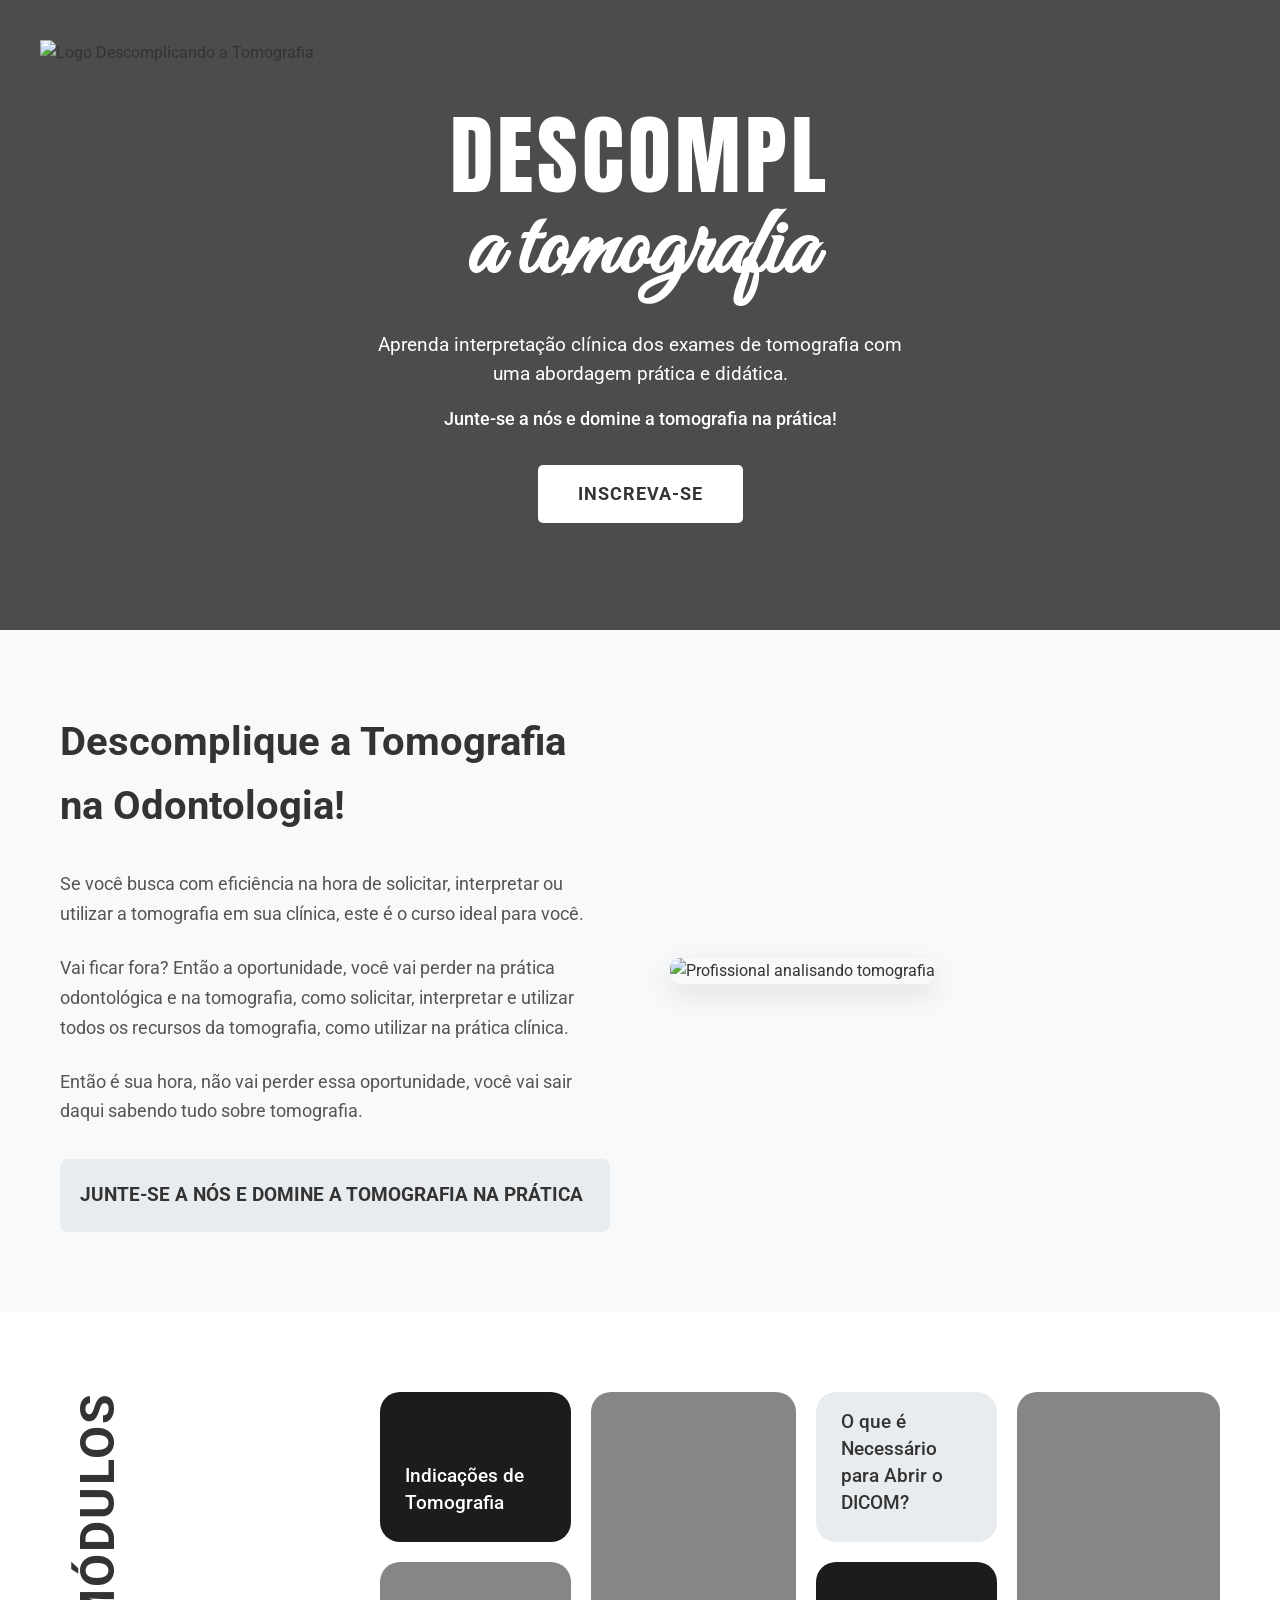
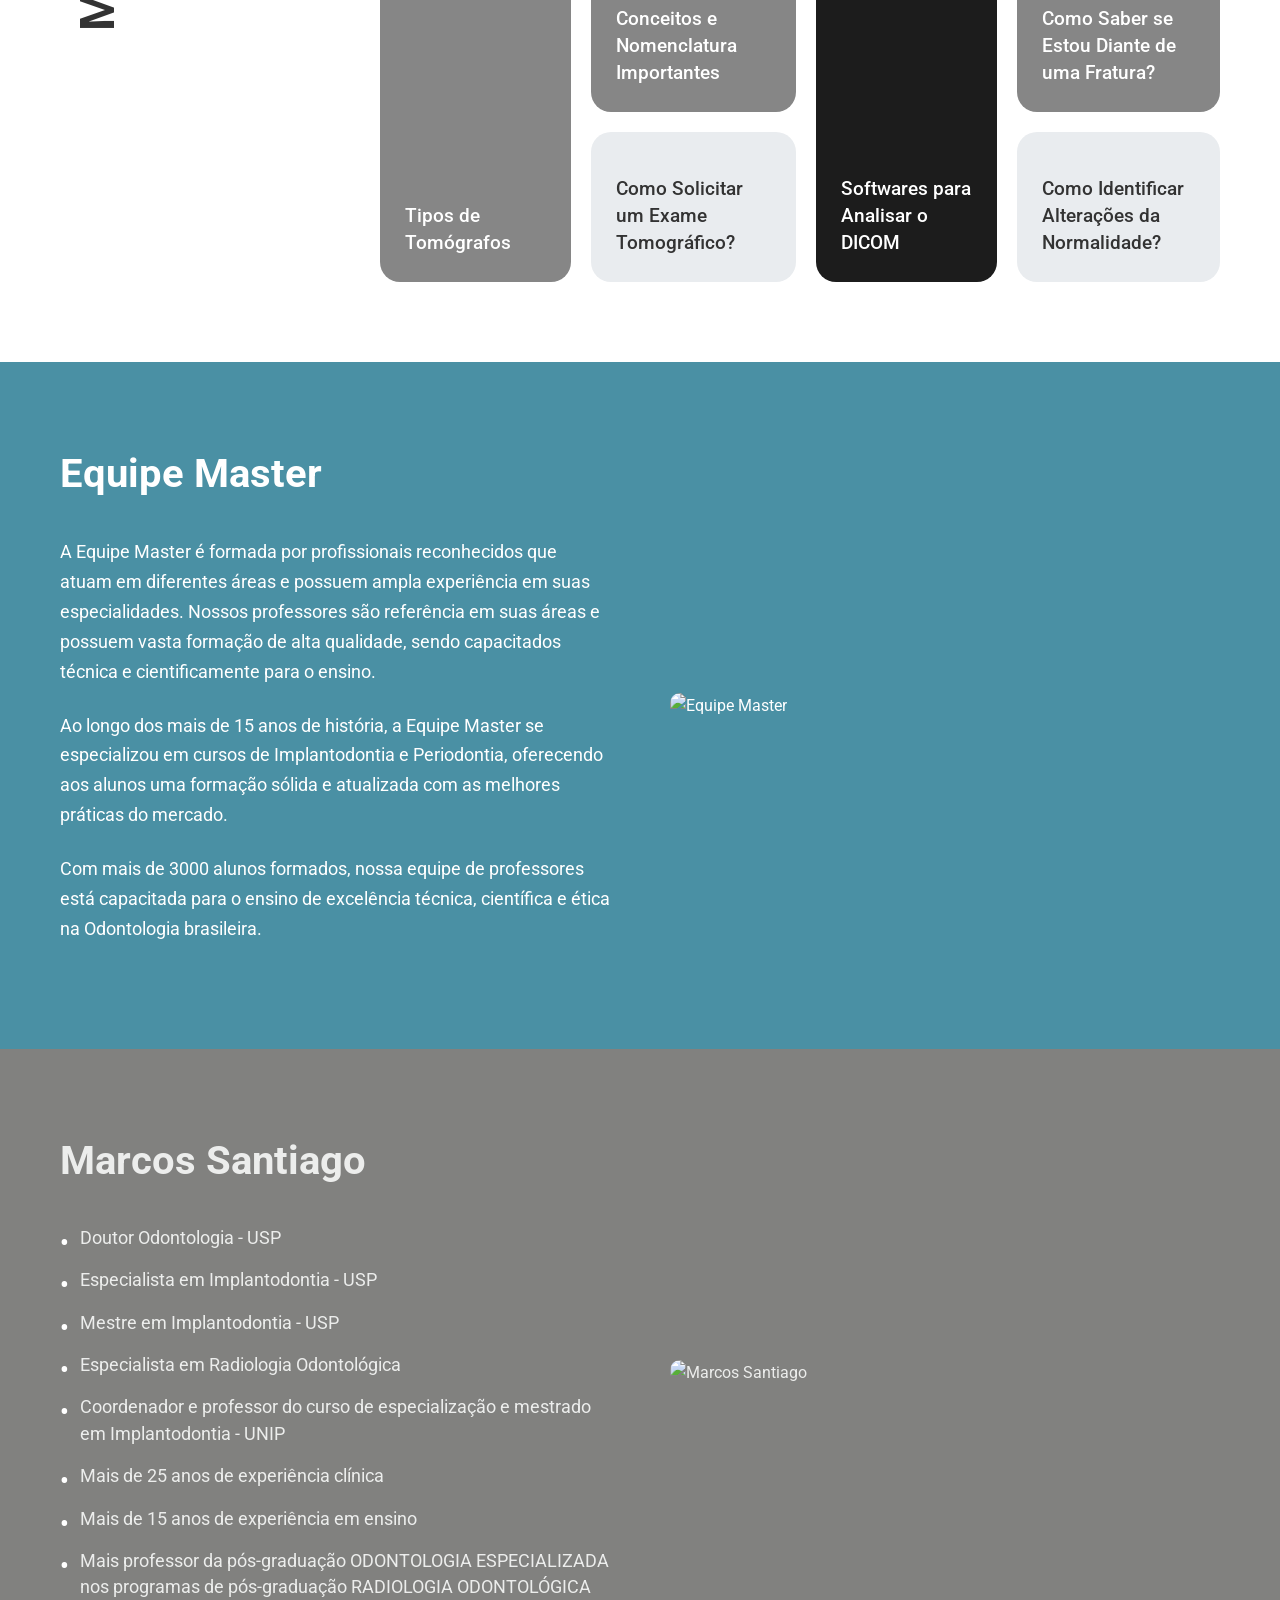
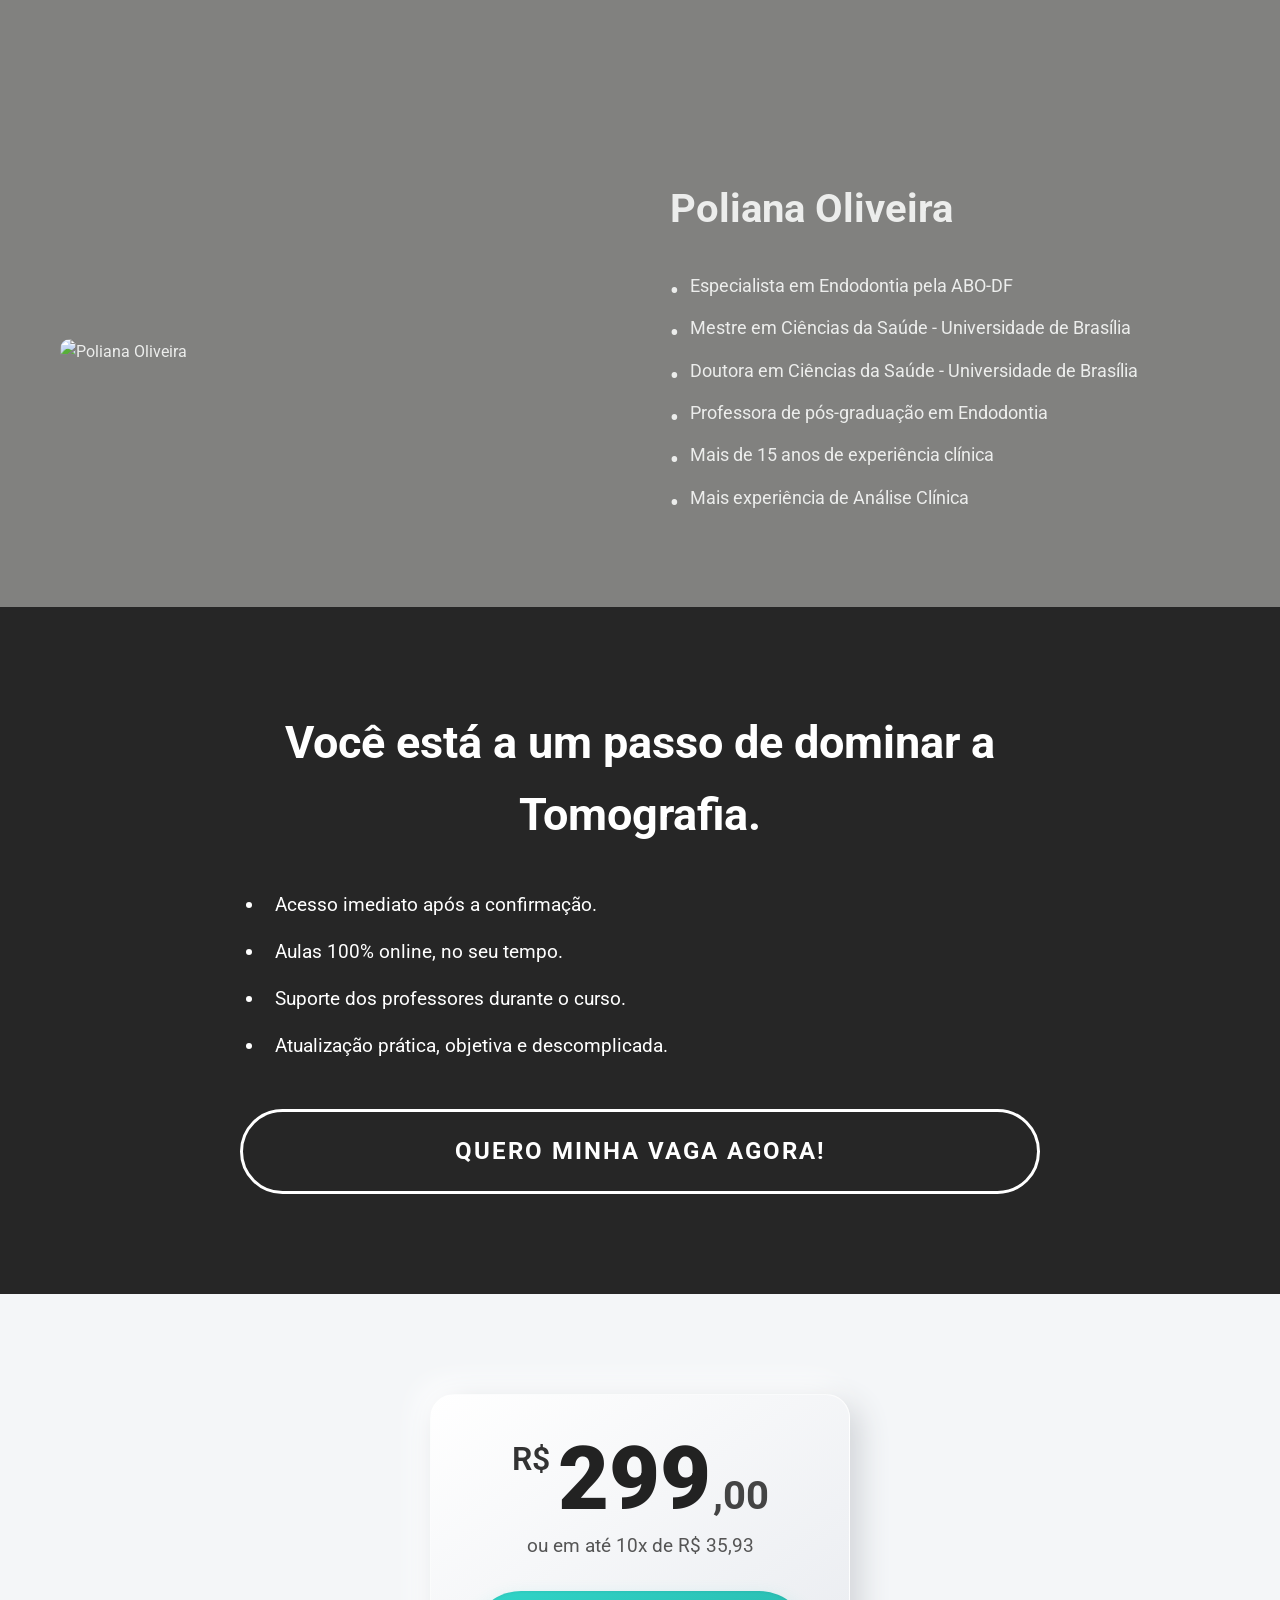
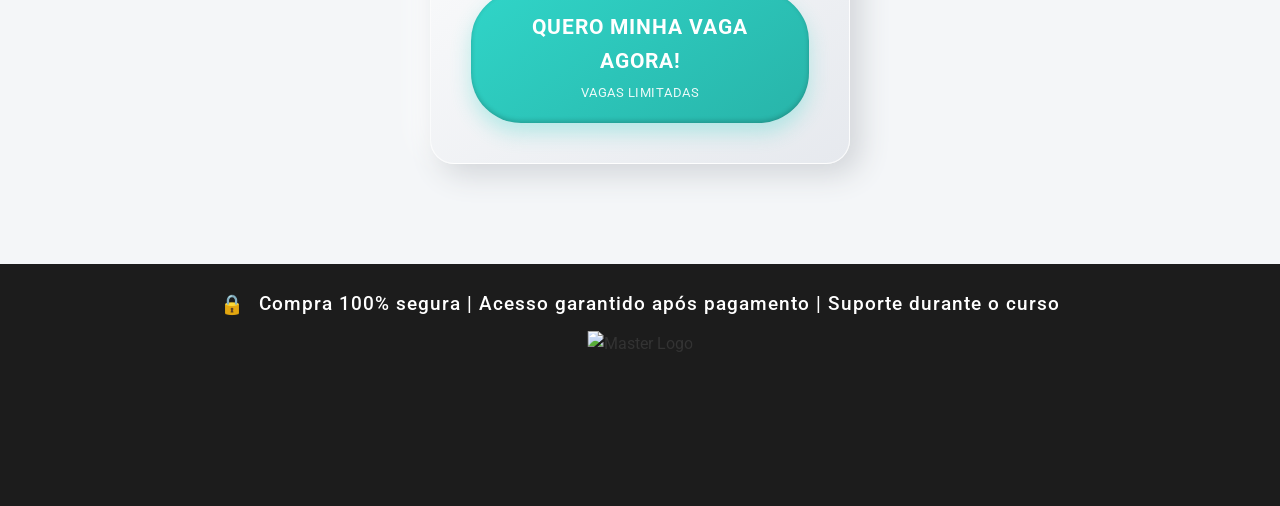
==== index.html @ a4cc2626 "Add files via upload" ====
<!DOCTYPE html>
<html lang="pt-BR">
<head>
    <meta charset="UTF-8">
    <meta name="viewport" content="width=device-width, initial-scale=1.0">
    <title>Descomplicando a Tomografia</title>
    
   <!-- Google Fonts -->
<link rel="preconnect" href="https://fonts.googleapis.com">
<link rel="preconnect" href="https://fonts.gstatic.com" crossorigin>
<link href="https://fonts.googleapis.com/css2?family=Anton&family=Great+Vibes&family=Roboto:wght@300;400;500;700;900&display=swap" rel="stylesheet">




    
    <!-- CSS -->
    <link rel="stylesheet" href="style.css">
</head>
<body>

    <!-- Nova Div para agrupar o conteúdo principal -->
    <div class="main-content">
        <!-- Logo no canto superior esquerdo -->
        <div class="logo">
            <img src="images/Logo.png" alt="Logo Descomplicando a Tomografia">
        </div>

        <!-- Hero Section -->
        <section class="hero">
            <div class="hero-background">
                <div class="container">
                    <div class="hero-content">
                        <h1 class="hero-title">Descomplicando</h1>
                        <h2 class="hero-subtitle"><span class="script-font">a Tomografia</span></h2>
                        <p class="hero-description">
                            Aprenda interpretação clínica dos exames de tomografia com<br>
                            uma abordagem prática e didática.
                        </p>
                        <p class="hero-text">
                            Junte-se a nós e domine a tomografia na prática!
                        </p>
                        <a href="https://pay.kiwify.com.br/iRhGklm" class="btn-primary">INSCREVA-SE</a>
                    </div>
                </div>
            </div>
        </section>

        <!-- About Section -->
        <section class="about">
            <div class="container">
                <div class="about-content">
                    <div class="about-text">
                        <h2>Descomplique a Tomografia na Odontologia!</h2>
                        <p>
                            Se você busca com eficiência na hora de solicitar, interpretar ou utilizar a 
                            tomografia em sua clínica, este é o curso ideal para você.
                        </p>
                        <p>
                            Vai ficar fora? Então a oportunidade, você vai perder na prática 
                            odontológica e na tomografia, como solicitar, interpretar e utilizar todos 
                            os recursos da tomografia, como utilizar na prática clínica.
                        </p>
                        <p>
                            Então é sua hora, não vai perder essa oportunidade, você vai sair daqui 
                            sabendo tudo sobre tomografia.
                        </p>
                        <div class="about-cta">
                            <p><strong>JUNTE-SE A NÓS E DOMINE A TOMOGRAFIA NA PRÁTICA</strong></p>
                        </div>
                    </div>
                    <div class="about-image">
                        <img src="images/homem-computador.JPG" alt="Profissional analisando tomografia">
                    </div>
                </div>
            </div>
        </section>

        <!-- Modules Section -->
        <section class="modules">
            <div class="container">
                <div class="modules-header">
                    <h2 class="modules-title">MÓDULOS</h2>
                </div>
                <div class="modules-grid">
                    <div class="module-card card-square dark" id="card1"><h3>Indicações de Tomografia</h3></div>
                    <div class="module-card card-tall medium" id="card2"><h3>Tipos de Tomógrafos</h3></div>
                    <div class="module-card card-square medium" id="card3"><h3>Conceitos e Nomenclatura Importantes</h3></div>
                    <div class="module-card card-square light" id="card4"><h3>Como Solicitar um Exame Tomográfico?</h3></div>
                    <div class="module-card card-square light" id="card5"><h3>O que é Necessário para Abrir o DICOM?</h3></div>
                    <div class="module-card card-tall dark" id="card6"><h3>Softwares para Analisar o DICOM</h3></div>
                    <div class="module-card card-square medium" id="card7"><h3>Como Saber se Estou Diante de uma Fratura?</h3></div>
                    <div class="module-card card-square light" id="card8"><h3>Como Identificar Alterações da Normalidade?</h3></div>
                </div>
            </div>
        </section>

        <!-- Team Section -->
        <section class="team">
            <div class="container">
                <div class="team-content">
                    <div class="team-text">
                        <h2>Equipe Master</h2>
                        <p>A Equipe Master é formada por profissionais reconhecidos que atuam em diferentes áreas e possuem ampla experiência em suas especialidades. Nossos professores são referência em suas áreas e possuem vasta formação de alta qualidade, sendo capacitados técnica e cientificamente para o ensino.</p>
                        <p>Ao longo dos mais de 15 anos de história, a Equipe Master se especializou em cursos de Implantodontia e Periodontia, oferecendo aos alunos uma formação sólida e atualizada com as melhores práticas do mercado.</p>
                        <p>Com mais de 3000 alunos formados, nossa equipe de professores está capacitada para o ensino de excelência técnica, científica e ética na Odontologia brasileira.</p>
                    </div>
                    <div class="team-image">
                        <img src="images/Profissionais.JPG" alt="Equipe Master">
                    </div>
                </div>
            </div>
        </section>

        <!-- Instructor 1 Section -->
        <section class="instructor instructor-1">
            <div class="container">
                <div class="instructor-content">
                    <div class="instructor-text">
                        <h2>Marcos Santiago</h2>
                        <ul>
                            <li>Doutor Odontologia - USP</li>
                            <li>Especialista em Implantodontia - USP</li>
                            <li>Mestre em Implantodontia - USP</li>
                            <li>Especialista em Radiologia Odontológica</li>
                            <li>Coordenador e professor do curso de especialização e mestrado em Implantodontia - UNIP</li>
                            <li>Mais de 25 anos de experiência clínica</li>
                            <li>Mais de 15 anos de experiência em ensino</li>
                            <li>Mais professor da pós-graduação ODONTOLOGIA ESPECIALIZADA nos programas de pós-graduação RADIOLOGIA ODONTOLÓGICA</li>
                        </ul>
                    </div>
                    <div class="instructor-image">
                        <img src="images/Profissional-homem.JPG" alt="Marcos Santiago">
                    </div>
                </div>
            </div>
        </section>

        <!-- Instructor 2 Section -->
        <section class="instructor instructor-2">
            <div class="container">
                <div class="instructor-content">
                    <div class="instructor-image">
                        <img src="images/Profissional-mulher.jpeg" alt="Poliana Oliveira">
                    </div>
                    <div class="instructor-text">
                        <h2>Poliana Oliveira</h2>
                        <ul>
                            <li>Especialista em Endodontia pela ABO-DF</li>
                            <li>Mestre em Ciências da Saúde - Universidade de Brasília</li>
                            <li>Doutora em Ciências da Saúde - Universidade de Brasília</li>
                            <li>Professora de pós-graduação em Endodontia</li>
                            <li>Mais de 15 anos de experiência clínica</li>
                            <li>Mais experiência de Análise Clínica</li>
                        </ul>
                    </div>
                </div>
            </div>
        </section>

        <!-- CTA Section -->
        <section class="cta">
            <div class="cta-background">
                <div class="container">
                    <div class="cta-content">
                        <h2>Você está a um passo de dominar a Tomografia.</h2>
                        <ul class="cta-benefits">
                            <li>Acesso imediato após a confirmação.</li>
                            <li>Aulas 100% online, no seu tempo.</li>
                            <li>Suporte dos professores durante o curso.</li>
                            <li>Atualização prática, objetiva e descomplicada.</li>
                        </ul>
                        <a href="https://pay.kiwify.com.br/iRhGklm" class="btn-cta">QUERO MINHA VAGA AGORA!</a>
                    </div>
                </div>
            </div>
        </section>
    </div> <!-- Fim da div .main-content -->

    <!-- Nova Div para agrupar todo o rodapé -->
    <div class="site-footer-wrapper">
        <!-- Final Offer Section (Price + Guarantee ) -->
        <section class="final-offer">
            <div class="price-section">
                <div class="container">
                    <div class="price-card">
                        <div class="price-value">
                            <div class="amount-container">
                                <span class="currency">R$</span>
                                <div class="main-price">
                                    <span class="value">299</span><span class="cents">,00</span>
                                </div>
                            </div>
                            <span class="installment">ou em até 10x de R$ 35,93</span>
                        </div>
                        <a href="https://pay.kiwify.com.br/iRhGklm" class="btn-price">
                            QUERO MINHA VAGA AGORA!
                            <span class="btn-subtitle">VAGAS LIMITADAS</span>
                        </a>
                    </div>
                </div>
            </div>
            <div class="guarantee-bar">
                <div class="container">
                    <p><span class="lock-icon">🔒</span> Compra 100% segura | Acesso garantido após pagamento | Suporte durante o curso</p>
                </div>
            </div>
        </section>

        <!-- Footer -->
        <footer class="footer">
            <div class="container">
                <img src="images/Logo.png" alt="Master Logo" class="footer-logo">
            </div>
        </footer>
    </div> <!-- Fim da div .site-footer-wrapper -->

    <!-- JavaScript -->
    <script src="script.js"></script>
</body>
</html>
---- style.css ----
/* Reset e configurações básicas */
* {
    margin: 0;
    padding: 0;
    box-sizing: border-box;
}

html, body {
    height: 100%; /* Garante que o html e o body possam ter 100% de altura */
}

body {
    font-family: 'Roboto', sans-serif;
    line-height: 1.6;
    color: #333;
    background-color: #fff;
    display: flex; /* Ativa o layout flexbox */
    flex-direction: column; /* Organiza os itens em coluna */
}

.main-content {
    flex: 1; /* Faz esta div se esticar e ocupar o espaço disponível */
}

.container {
    max-width: 1200px;
    margin: 0 auto;
    padding: 0 20px;
}

/* Estilo para o Logo posicionado no canto superior esquerdo */
.logo {
    position: absolute;
    top: 40px;
    left: 40px;
    z-index: 10;
}

.logo img {
    width: 250px;
    height: auto;
}

/* Hero Section */
.hero {
    position: relative;
    min-height: 70vh;
    display: flex;
    align-items: center;
    justify-content: center;
    text-align: center;
    color: white;
}

.hero-background {
    background: url('images/Tomografia.jpeg') center/cover;
    position: relative;
    width: 100%;
    min-height: 70vh;
    display: flex;
    align-items: center;
}

.hero-background::before {
    content: '';
    position: absolute;
    top: 0;
    left: 0;
    right: 0;
    bottom: 0;
    background: rgba(0, 0, 0, 0.7);
    z-index: 1;
}

.hero-content {
    position: relative;
    z-index: 2;
    max-width: 800px;
    margin: 0 auto;
}

.hero-title {
    font-family: 'Anton', sans-serif;
    font-size: 5.5rem;
    font-weight: 400;
    margin-bottom: 0;
    text-transform: uppercase;
    letter-spacing: 4px;
    line-height: 1.1;
   
}
.hero-subtitle .script-font {
    font-family:'Great Vibes', cursive;
    font-size: 6rem; /* Ajustei o tamanho para a nova fonte */
    font-weight: 700; /* Usando a versão em negrito para melhor visibilidade */
    letter-spacing: normal;
    margin-top: -10px; /* Pequeno ajuste para aproximar do título */
}

.hero-subtitle {
    font-family: 'Dancing Script', cursive;
    font-size: 4.5rem;
    font-weight: 400;
    margin-bottom: 2rem;
    text-transform: lowercase;
    letter-spacing: 2px;
    line-height: 1;
    -webkit-font-smoothing: antialiased;
    -moz-osx-font-smoothing: grayscale;
}

.hero-description {
    font-size: 1.2rem;
    margin-bottom: 1rem;
    line-height: 1.5;
}

.hero-text {
    font-size: 1.1rem;
    margin-bottom: 2rem;
    font-weight: 500;
}

.btn-primary {
    display: inline-block;
    background: #fff;
    color: #333;
    padding: 15px 40px;
    text-decoration: none;
    font-weight: 700;
    font-size: 1.1rem;
    border-radius: 5px;
    transition: all 0.3s ease;
    text-transform: uppercase;
    letter-spacing: 1px;
}

.btn-primary:hover {
    background: #f0f0f0;
    transform: translateY(-2px);
    box-shadow: 0 5px 15px rgba(0, 0, 0, 0.3);
}

/* About Section */
.about {
    padding: 80px 0;
    background: #f8f9fa;
}

.about-content {
    display: grid;
    grid-template-columns: 1fr 1fr;
    gap: 60px;
    align-items: center;
}

.about-text h2 {
    font-size: 2.5rem;
    margin-bottom: 2rem;
    color: #333;
    font-weight: 700;
}

.about-text p {
    font-size: 1.1rem;
    margin-bottom: 1.5rem;
    line-height: 1.7;
    color: #555;
}

.about-cta {
    margin-top: 2rem;
    padding: 20px;
    background: #e9ecef;
    border-radius: 8px;
}

.about-cta p {
    font-size: 1.2rem;
    color: #333;
    margin: 0;
}

.about-image img {
    width: 100%;
    height: auto;
    border-radius: 10px;
    box-shadow: 0 10px 30px rgba(0, 0, 0, 0.1);
}

/* Modules Section */
.modules {
    padding: 80px 0;
    background: #fff;
}

.modules .container {
    display: grid;
    grid-template-columns: 1fr 3fr;
    gap: 40px;
    align-items: start;
}

.modules-header {
    position: sticky;
    top: 80px;
}

.modules-title {
    font-size: 3rem;
    font-weight: 700;
    color: #333;
    text-transform: uppercase;
    letter-spacing: 2px;
    writing-mode: vertical-rl;
    transform: rotate(180deg);
    margin: 0;
    text-align: center;
}

.modules-grid {
    display: grid;
    gap: 20px;
    grid-template-areas:
        "card1 card3 card5 card7"
        "card2 card3 card6 card7"
        "card2 card4 card6 card8";
    grid-template-rows: repeat(3, 150px);
}

#card1 { grid-area: card1; }
#card2 { grid-area: card2; }
#card3 { grid-area: card3; }
#card4 { grid-area: card4; }
#card5 { grid-area: card5; }
#card6 { grid-area: card6; }
#card7 { grid-area: card7; }
#card8 { grid-area: card8; }

.module-card {
    padding: 25px;
    border-radius: 20px;
    transition: all 0.3s ease;
    cursor: pointer;
    display: flex;
    flex-direction: column;
    justify-content: flex-end;
    text-align: left;
}

.module-card:hover {
    transform: translateY(-8px) scale(1.03);
    box-shadow: 0 15px 30px rgba(0, 0, 0, 0.15);
}

.module-card.dark { background: #1c1c1c; color: white; }
.module-card.light { background: #e9ecef; color: #333; }
.module-card.medium { background: #868686; color: white; }

.module-card h3 {
    font-size: 1.2rem;
    font-weight: 500;
    line-height: 1.4;
}

/* Team Section */
.team {
    padding: 80px 0;
    background: #4a90a4;
    color: white;
}

.team-content {
    display: grid;
    grid-template-columns: 1fr 1fr;
    gap: 60px;
    align-items: center;
}

.team-text h2 {
    font-size: 2.5rem;
    margin-bottom: 2rem;
    font-weight: 700;
}

.team-text p {
    font-size: 1.1rem;
    margin-bottom: 1.5rem;
    line-height: 1.7;
}

.team-image img {
    width: 100%;
    height: auto;
    border-radius: 10px;
}

/* Instructor Sections */
.instructor { padding: 80px 0; }
.instructor-1 { background: #81817f; color: #ecedec; }
.instructor-2 { background: #81817f; color: #ecedec; }

.instructor-content {
    display: grid;
    grid-template-columns: 1fr 1fr;
    gap: 60px;
    align-items: center;
}

.instructor-text h2 {
    font-size: 2.5rem;
    margin-bottom: 2rem;
    font-weight: 700;
}

.instructor-text ul { list-style: none; }
.instructor-text li {
    font-size: 1.1rem;
    margin-bottom: 1rem;
    padding-left: 20px;
    position: relative;
    line-height: 1.5;
}

.instructor-text li::before {
    content: '•';
    position: absolute;
    left: 0;
    color: #ecedec;
    font-weight: bold;
    font-size: 1.5rem;
}

.instructor-1 .instructor-text li::before { color: #fff; }
.instructor-image img { width: 100%; height: auto; border-radius: 10px; }

/* CTA Section */
.cta {
    padding: 0; 
    position: relative;
}

.cta-background {
    background: url('images/Tomografia.jpeg') center/cover;
    position: relative;
    padding: 100px 0; 
}

.cta-background::before {
    content: '';
    position: absolute;
    top: 0; left: 0; right: 0; bottom: 0;
    background: rgba(0, 0, 0, 0.85);
    z-index: 1;
}

.cta-content {
    position: relative;
    z-index: 2;
    color: white;
    max-width: 800px;
    margin: 0 auto;
    text-align: left;
}

.cta-content h2 {
    font-size: 2.8rem;
    margin-bottom: 2.5rem;
    font-weight: 700;
    text-align: center;
}

.cta-benefits {
    list-style: disc;
    margin-bottom: 3rem;
    padding-left: 25px;
}

.cta-benefits li {
    font-size: 1.2rem;
    margin-bottom: 1rem;
    padding-left: 10px;
    position: relative;
}

.cta-benefits li::before { content: none; }

.btn-cta {
    display: block;
    background: transparent;
    color: white;
    padding: 20px 50px;
    text-decoration: none;
    font-weight: 700;
    font-size: 1.5rem;
    border-radius: 50px;
    transition: all 0.3s ease;
    text-transform: uppercase;
    letter-spacing: 2px;
    text-align: center;
    border: 3px solid white;
}

.btn-cta:hover {
    background: white;
    color: #1c1c1c;
    transform: translateY(-3px) scale(1.02);
    box-shadow: 0 10px 25px rgba(0, 0, 0, 0.3);
}

/* --- SEÇÃO FINAL (PREÇO + GARANTIA) --- */
.final-offer {
    background-color: #f4f6f8;
}

.price-section {
    padding: 100px 0;
    display: flex;
    justify-content: center;
    align-items: center;
}

.price-card {
    background: linear-gradient(145deg, #ffffff, #e6e9ee);
    border-radius: 24px;
    box-shadow: 10px 10px 30px #d1d4d8, -10px -10px 30px #ffffff;
    padding: 40px;
    text-align: center;
    width: 100%;
    max-width: 420px;
    border: 1px solid rgba(255, 255, 255, 0.8);
}

.price-value {
    margin-bottom: 30px;
}

.price-value .amount-container {
    display: flex;
    justify-content: center;
    align-items: flex-start;
    line-height: 1;
    margin: 0 auto;
    margin-bottom: 8px;
}

.price-value .currency {
    font-size: 2rem;
    font-weight: 600;
    color: #333;
    margin-right: 8px;
    margin-top: 8px;
}

.price-value .main-price {
    display: flex;
    align-items: baseline;
}

.price-value .value {
    font-size: 5.5rem;
    font-weight: 900;
    color: #222;
}

.price-value .cents {
    font-size: 2.5rem;
    font-weight: 700;
    color: #444;
    margin-left: 2px;
}

.price-value .installment {
    display: block;
    font-size: 1.2rem;
    color: #555;
    font-weight: 400;
}

.btn-price {
    display: inline-block;
    background: linear-gradient(145deg, #30d5c8, #28b4a9);
    color: white;
    padding: 20px 40px;
    text-decoration: none;
    font-weight: 700;
    font-size: 1.3rem;
    border-radius: 50px;
    transition: all 0.3s ease;
    text-transform: uppercase;
    letter-spacing: 1px;
    border: none;
    box-shadow: 0 10px 20px rgba(48, 213, 200, 0.3), inset 0 -2px 5px rgba(0,0,0,0.2);
    cursor: pointer;
}

.btn-price:hover {
    transform: translateY(-5px);
    box-shadow: 0 15px 25px rgba(48, 213, 200, 0.4), inset 0 -2px 5px rgba(0,0,0,0.2);
}

.btn-price .btn-subtitle {
    display: block;
    font-size: 0.8rem;
    font-weight: 400;
    margin-top: 5px;
    letter-spacing: 0.5px;
    opacity: 0.9;
}

.guarantee-bar {
    padding: 25px 0;
    background: #1c1c1c;
    color: white;
    text-align: center;
}

.guarantee-bar p {
    font-size: 1.2rem;
    font-weight: 500;
    margin: 0;
    letter-spacing: 1px;
}

.guarantee-bar .lock-icon {
    color: #f0c14b;
    margin-right: 8px;
    vertical-align: middle;
}

/* Footer */
.footer {
    padding-bottom: 40px; /* Apenas padding inferior */
    background: #1c1c1c; /* Mesma cor da barra de garantia */
    text-align: center;
    position: relative;
}

.footer .container {
    position: relative;
    height: 120px; /* Altura para conter a logo */
}

.footer-logo {
    height: 150px; /* Tamanho da logo */
    width: auto;
    opacity: 0.8;
    transition: opacity 0.3s ease;
    position: absolute;
    top: 50%;
    left: 50%;
    transform: translate(-50%, -50%);
}

.footer-logo:hover {
    opacity: 1;
}

/* Responsividade */
@media (max-width: 992px) {
    .modules .container {
        grid-template-columns: 1fr;
    }

    .modules-title {
        writing-mode: horizontal-tb;
        transform: none;
        text-align: center;
        margin-bottom: 3rem;
        font-size: 2.5rem;
    }

    .modules-grid {
        grid-template-areas:
            "card1 card3" "card2 card3" "card2 card5"
            "card4 card6" "card7 card6" "card7 card8";
        grid-template-columns: 1fr 1fr;
        grid-template-rows: repeat(6, 150px);
    }
}

@media (max-width: 768px) {
    .container { padding: 0 15px; }
    .logo { top: 20px; left: 20px; }
    .logo img { width: 180px; }
    .hero-title { font-size: 2.5rem; }
    .hero-subtitle { font-size: 2rem; }
    .hero-description, .hero-text { font-size: 1rem; }
    .about-content, .team-content, .instructor-content { grid-template-columns: 1fr; gap: 40px; }
    
    .modules-grid {
        grid-template-areas: "card1" "card2" "card3" "card4" "card5" "card6" "card7" "card8";
        grid-template-columns: 1fr;
        grid-template-rows: repeat(8, 200px);
    }

    .module-card { padding: 20px 15px; text-align: center; justify-content: center; }
    .module-card h3 { font-size: 1rem; }
    .modules-title, .team-text h2, .instructor-text h2, .about-text h2, .cta-content h2 { font-size: 2rem; }
    
    .btn-primary, .btn-cta, .btn-price { padding: 15px 30px; font-size: 1rem; }
    .price-section { padding: 60px 20px; }
    .guarantee-bar p { font-size: 1rem; }
}

@media (max-width: 480px) {
    .hero-title { font-size: 2rem; }
    .hero-subtitle { font-size: 1.5rem; }
    .modules-title, .team-text h2, .instructor-text h2, .about-text h2, .cta-content h2 { font-size: 1.8rem; }
    .price-value .value { font-size: 4rem; }
    .price-value .cents { font-size: 2rem; }
    .price-value .currency { font-size: 1.5rem; margin-top: 5px; }
}
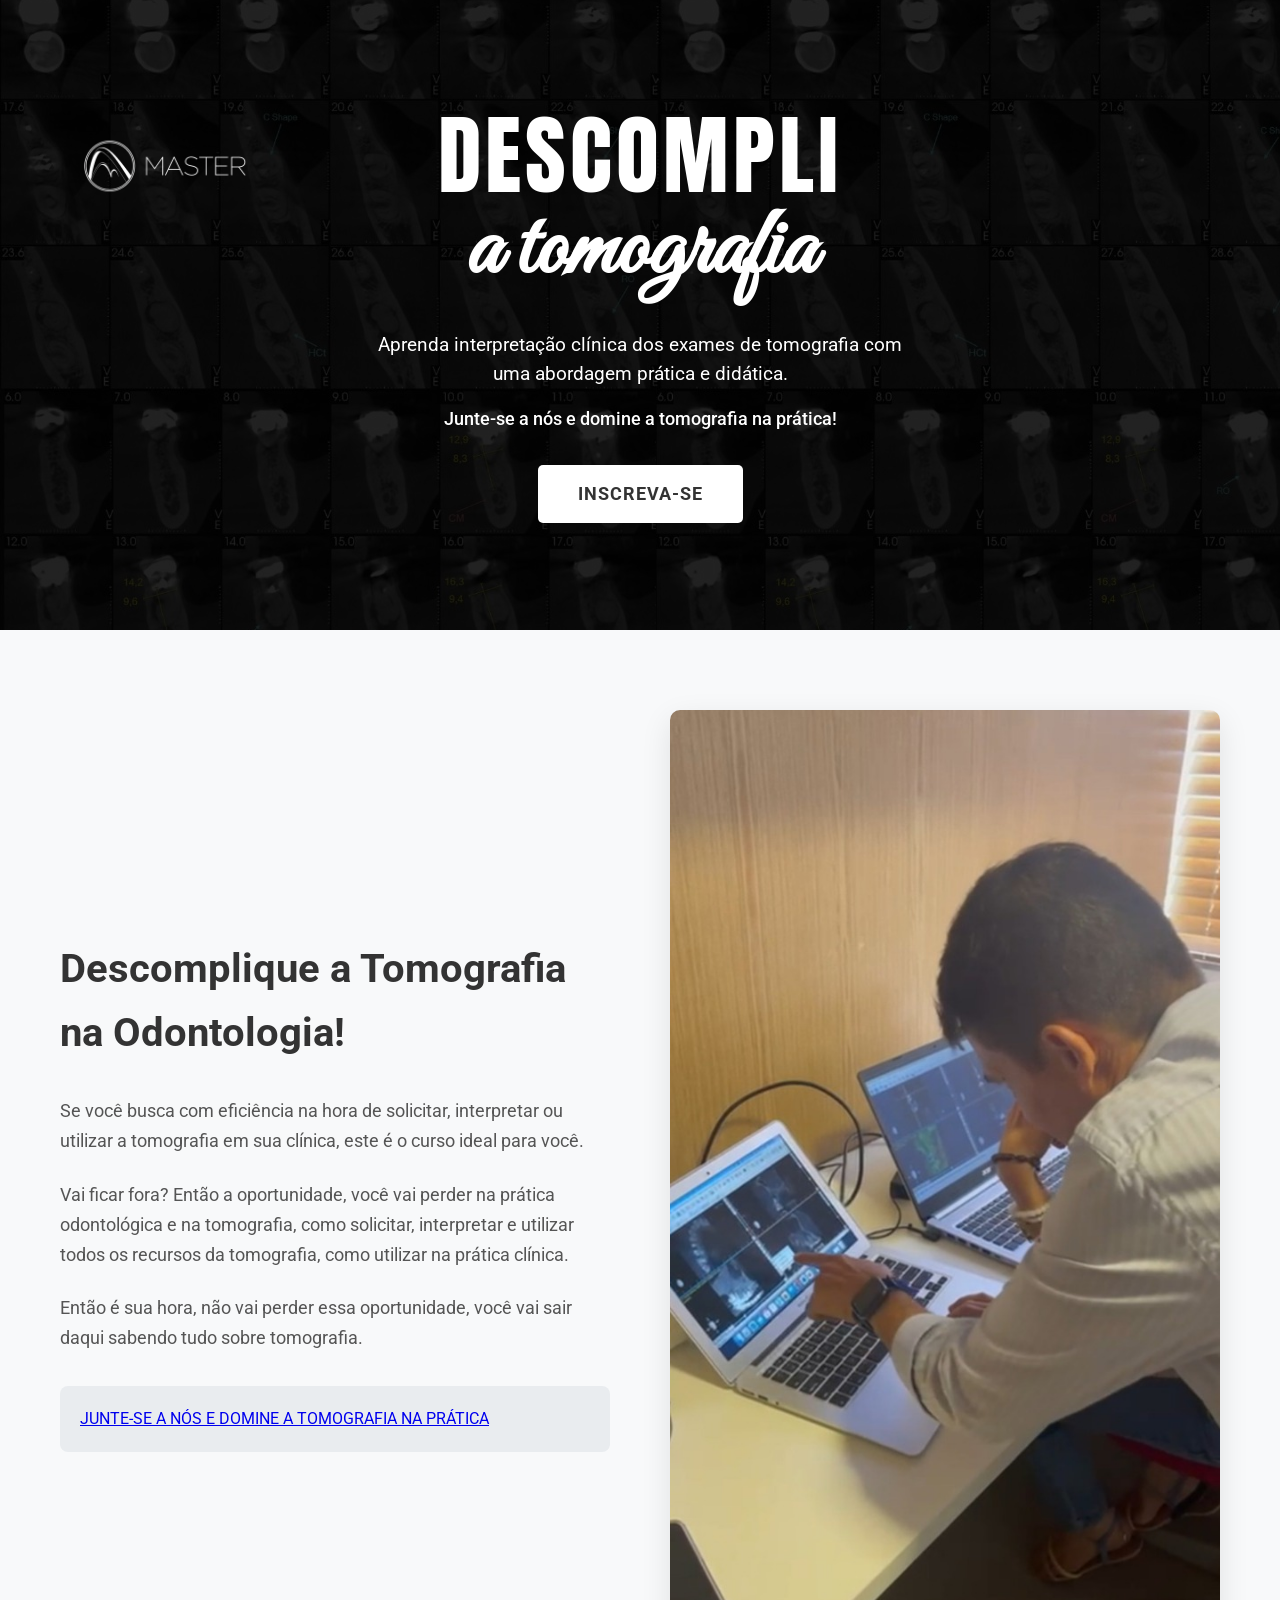
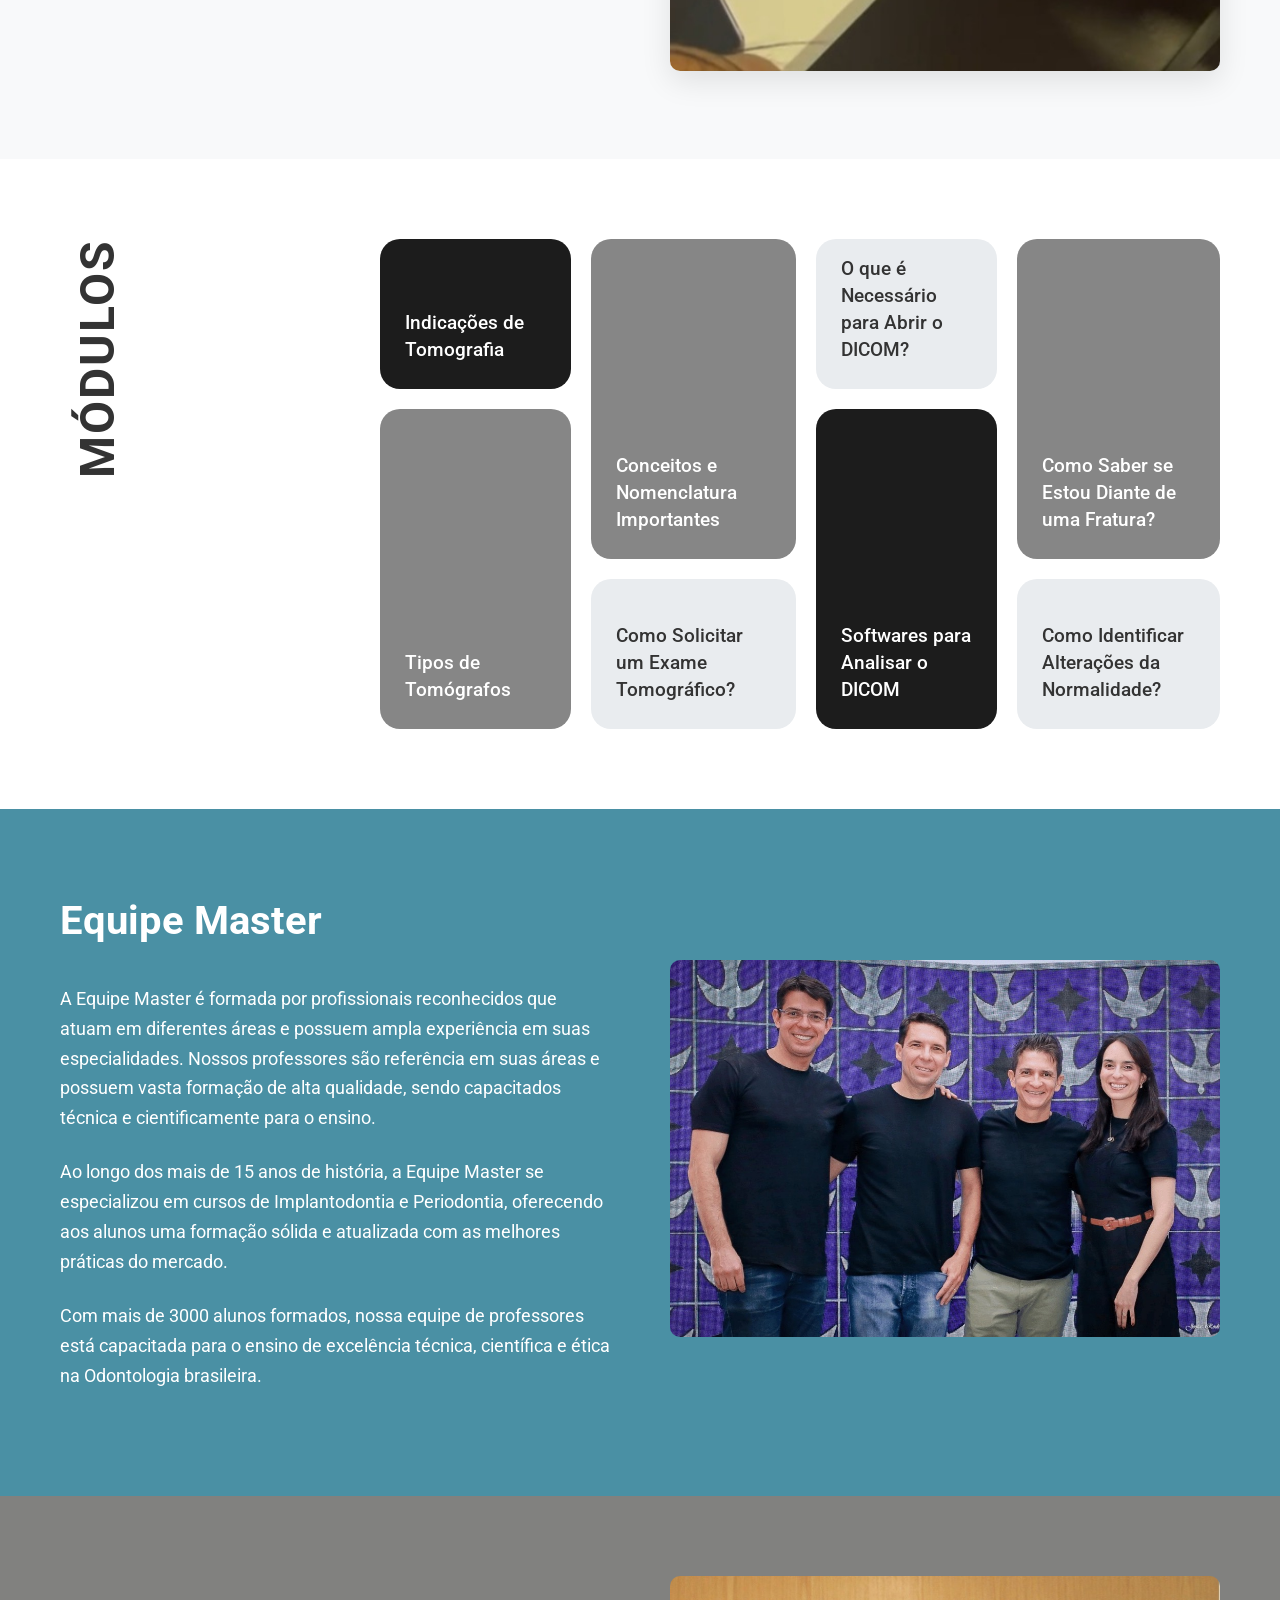
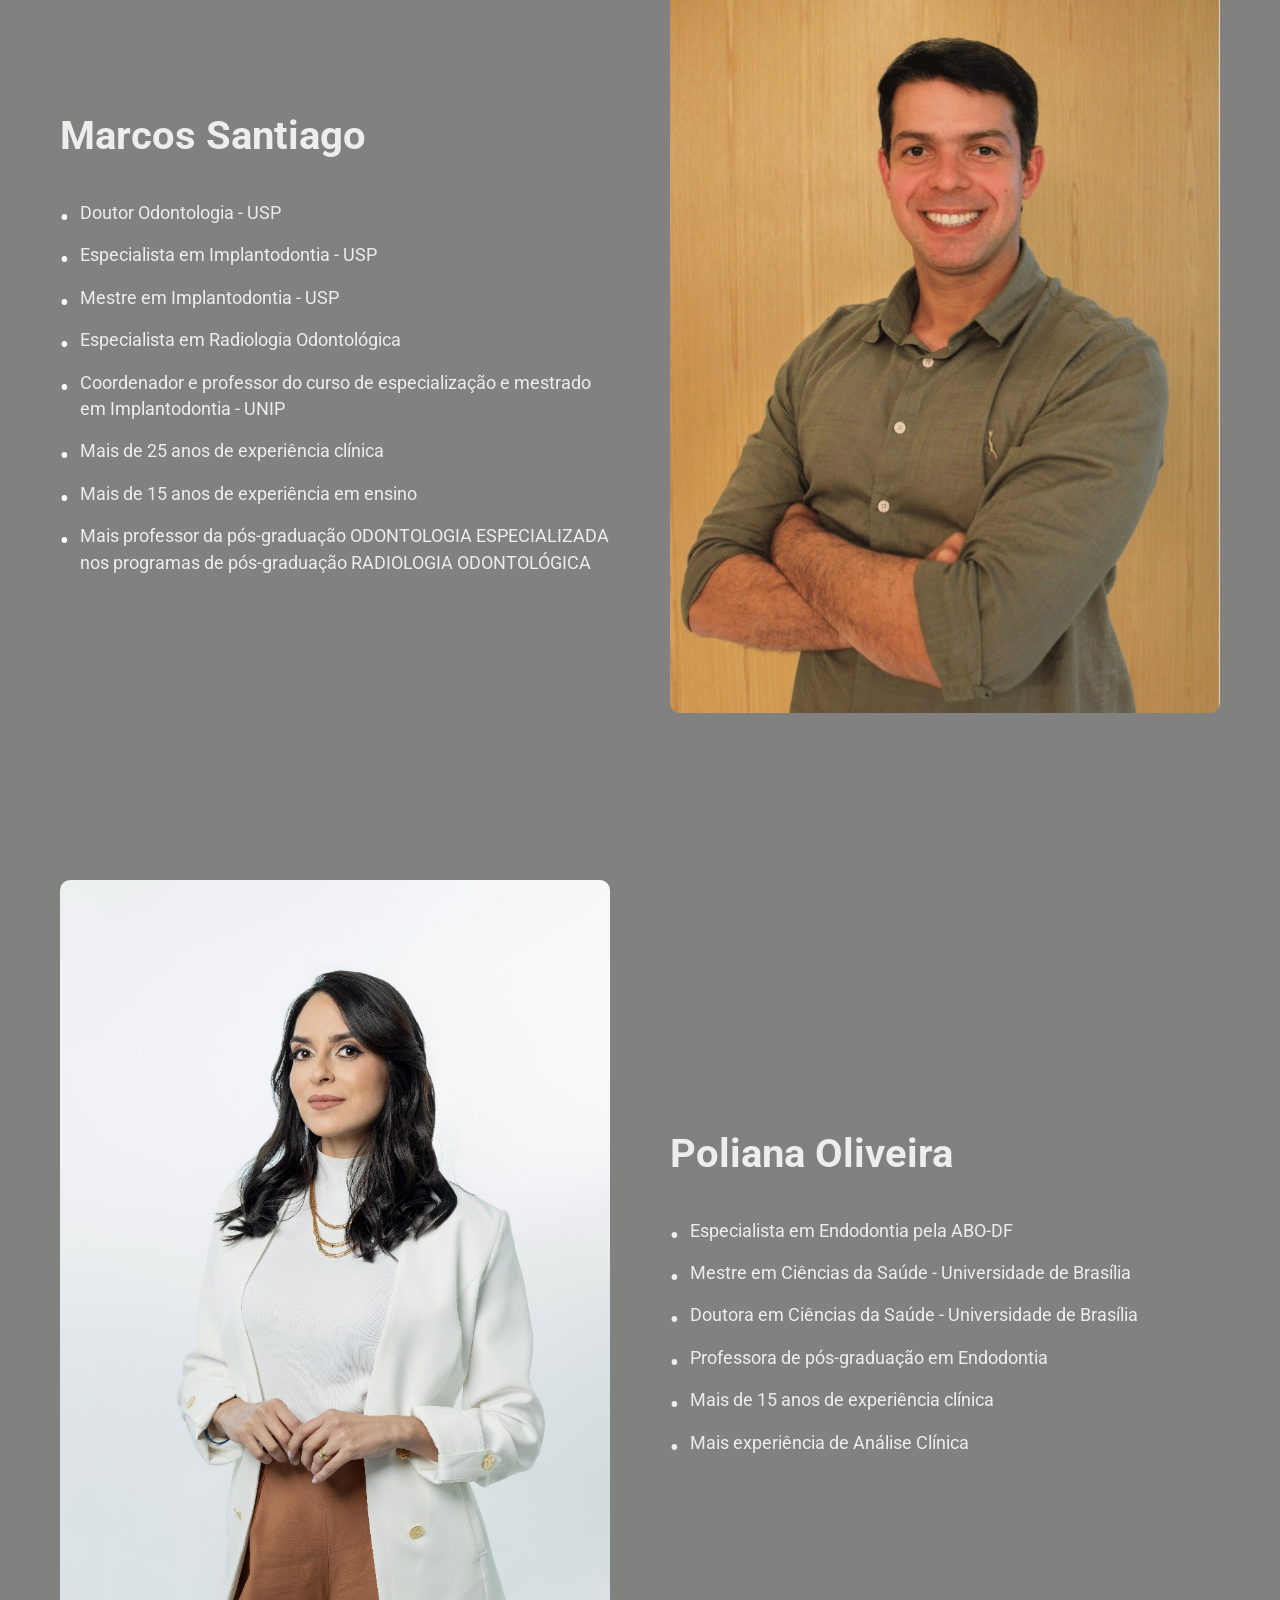
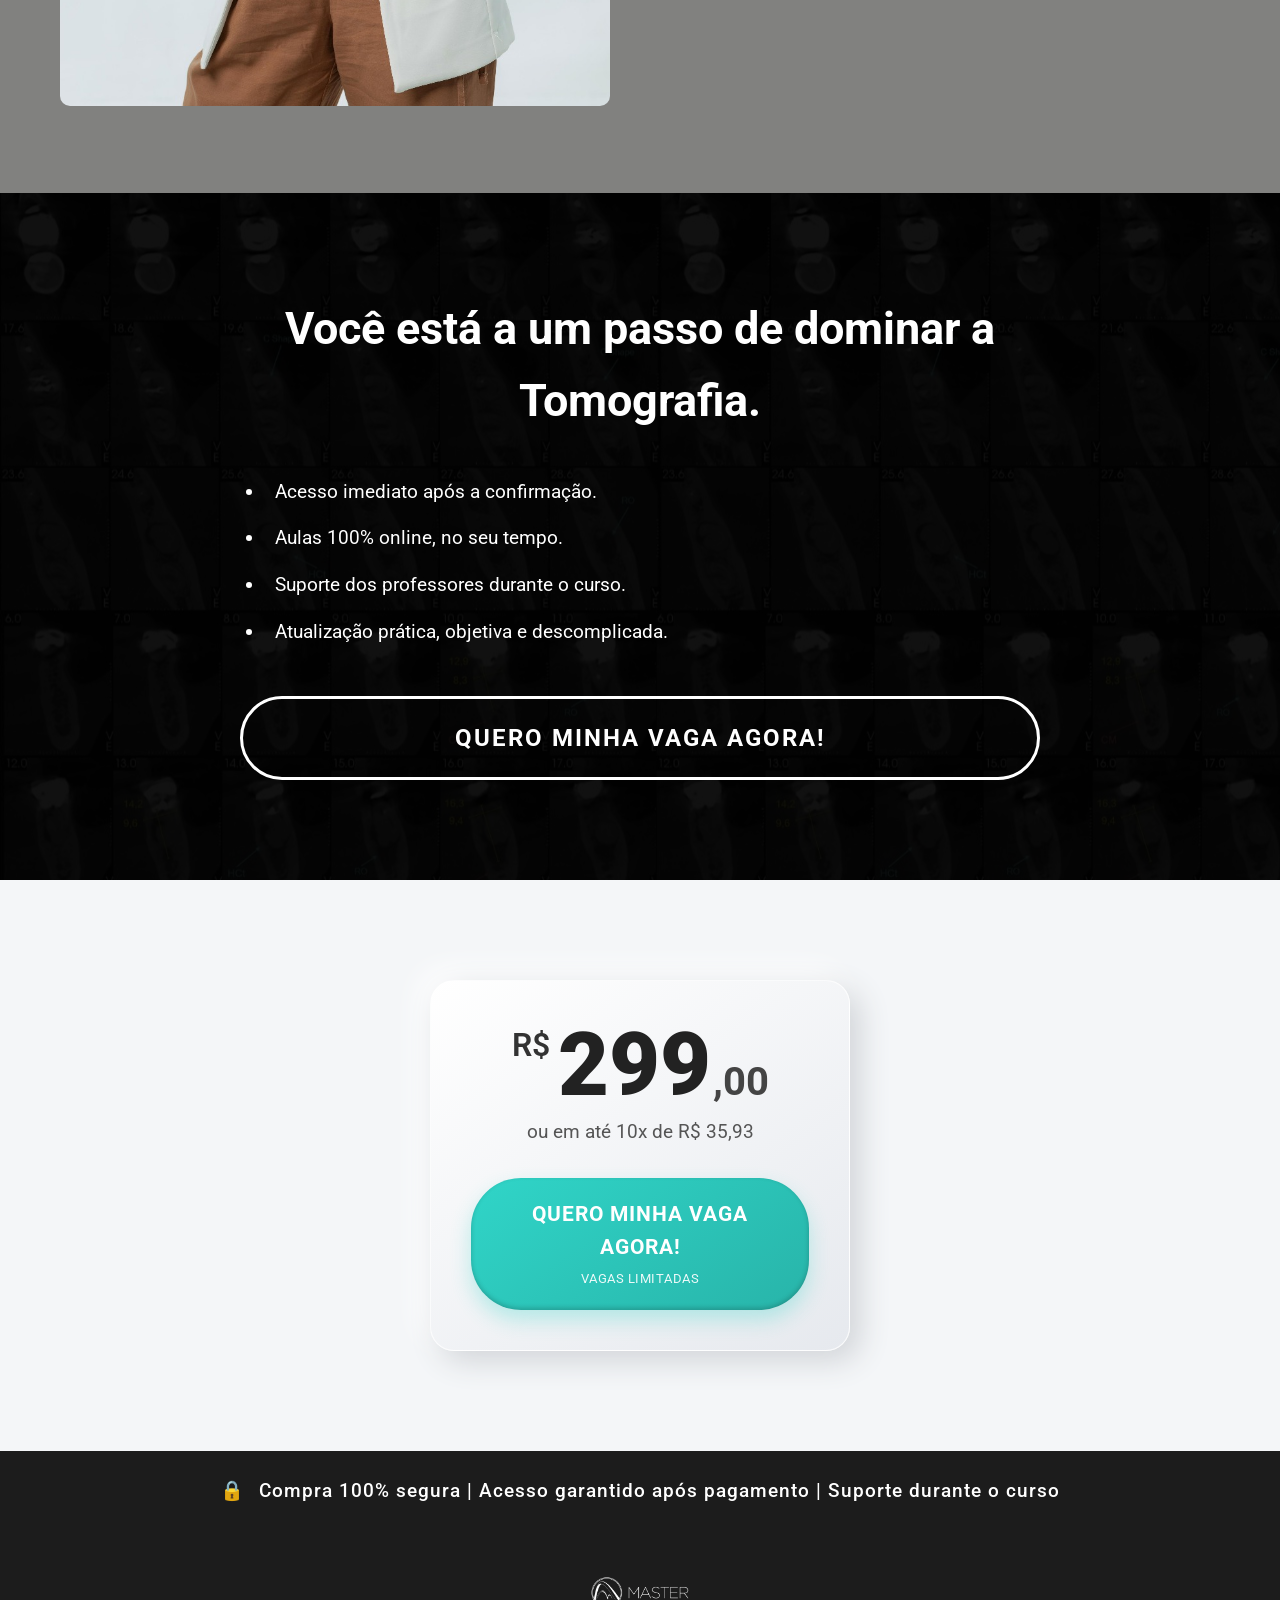
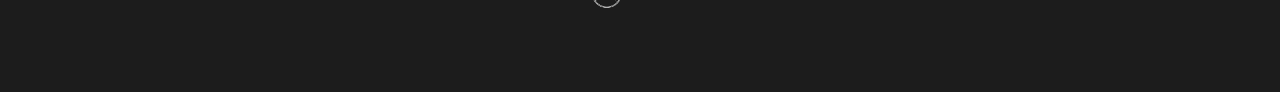
==== commit f5f2a782: "Adicionar botão index.html" ====
--- a/index.html
+++ b/index.html
@@ -66,7 +66,7 @@
                             sabendo tudo sobre tomografia.
                         </p>
                         <div class="about-cta">
-                            <p><strong>JUNTE-SE A NÓS E DOMINE A TOMOGRAFIA NA PRÁTICA</strong></p>
+                            <a href="https://pay.kiwify.com.br/iRhGklm" class="btn-about-cta">JUNTE-SE A NÓS E DOMINE A TOMOGRAFIA NA PRÁTICA</a>
                         </div>
                     </div>
                     <div class="about-image">
@@ -219,3 +219,4 @@
     <script src="script.js"></script>
 </body>
 </html>
+
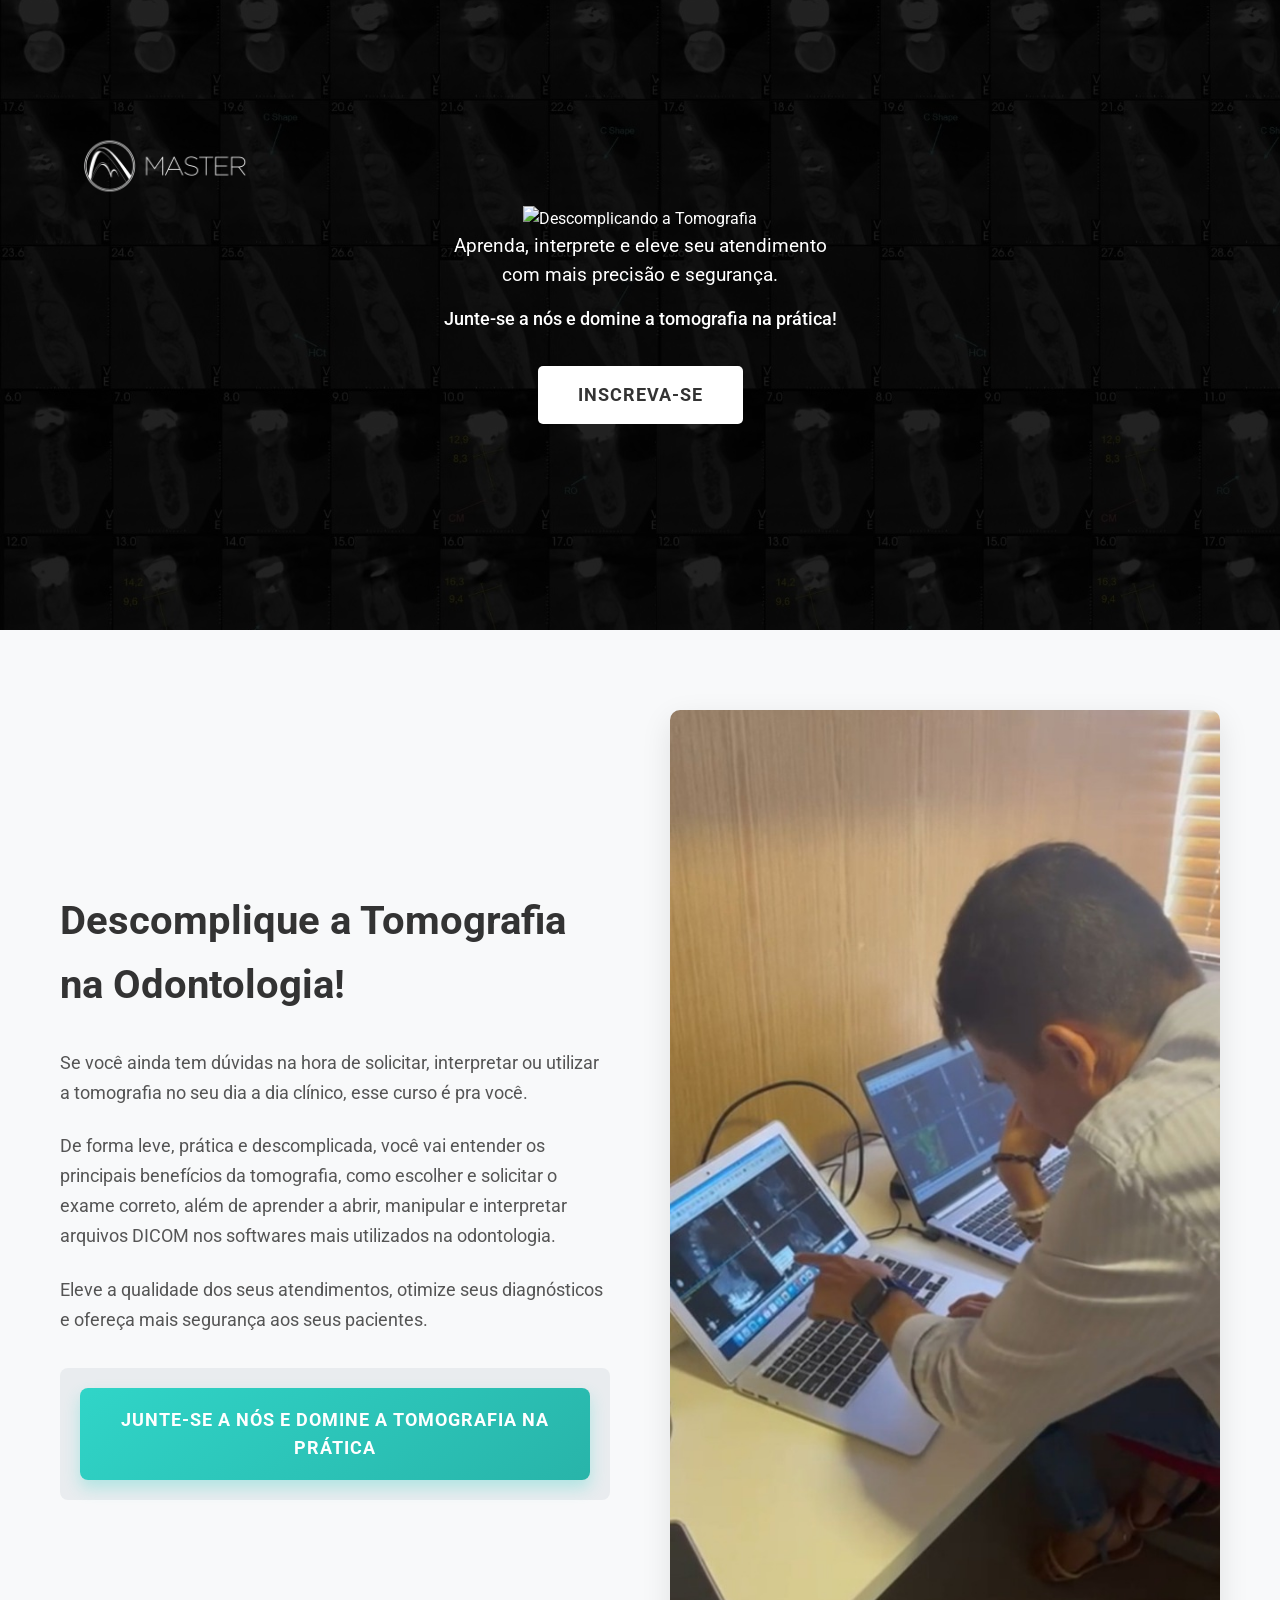
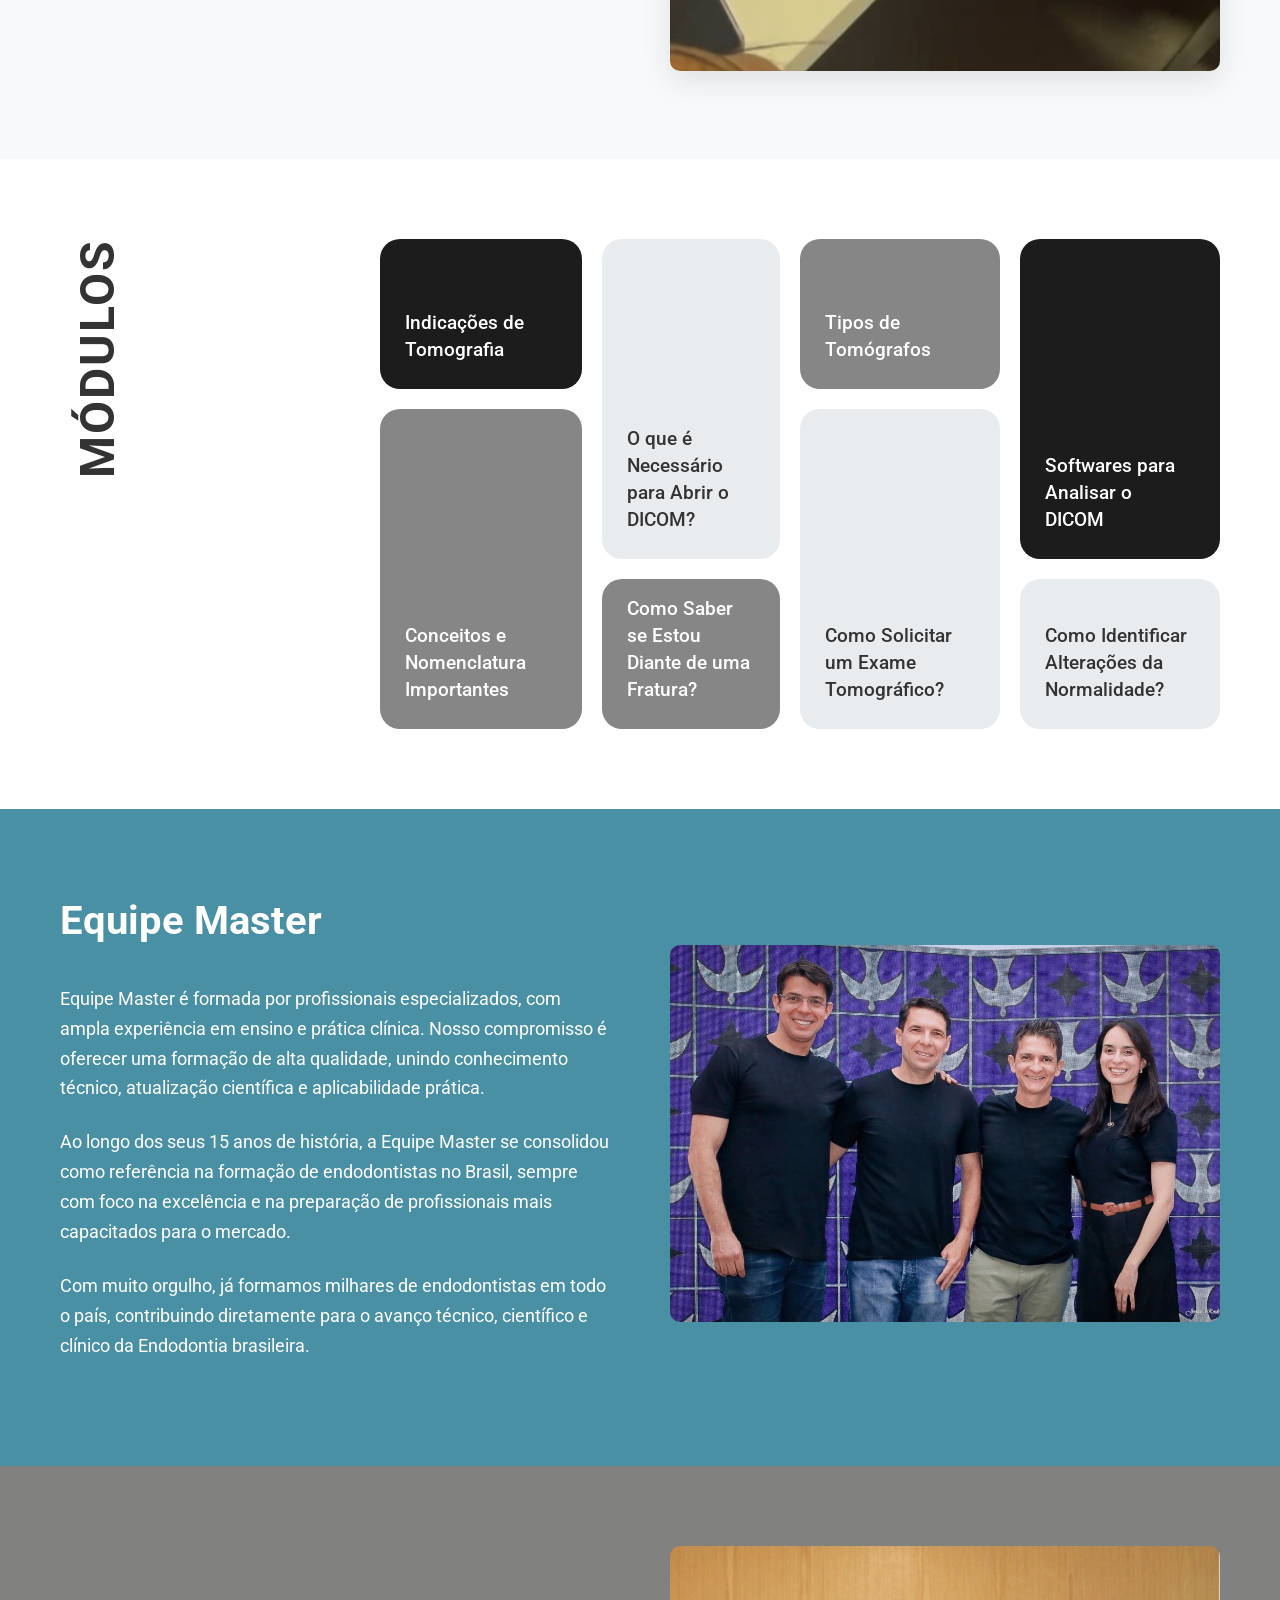
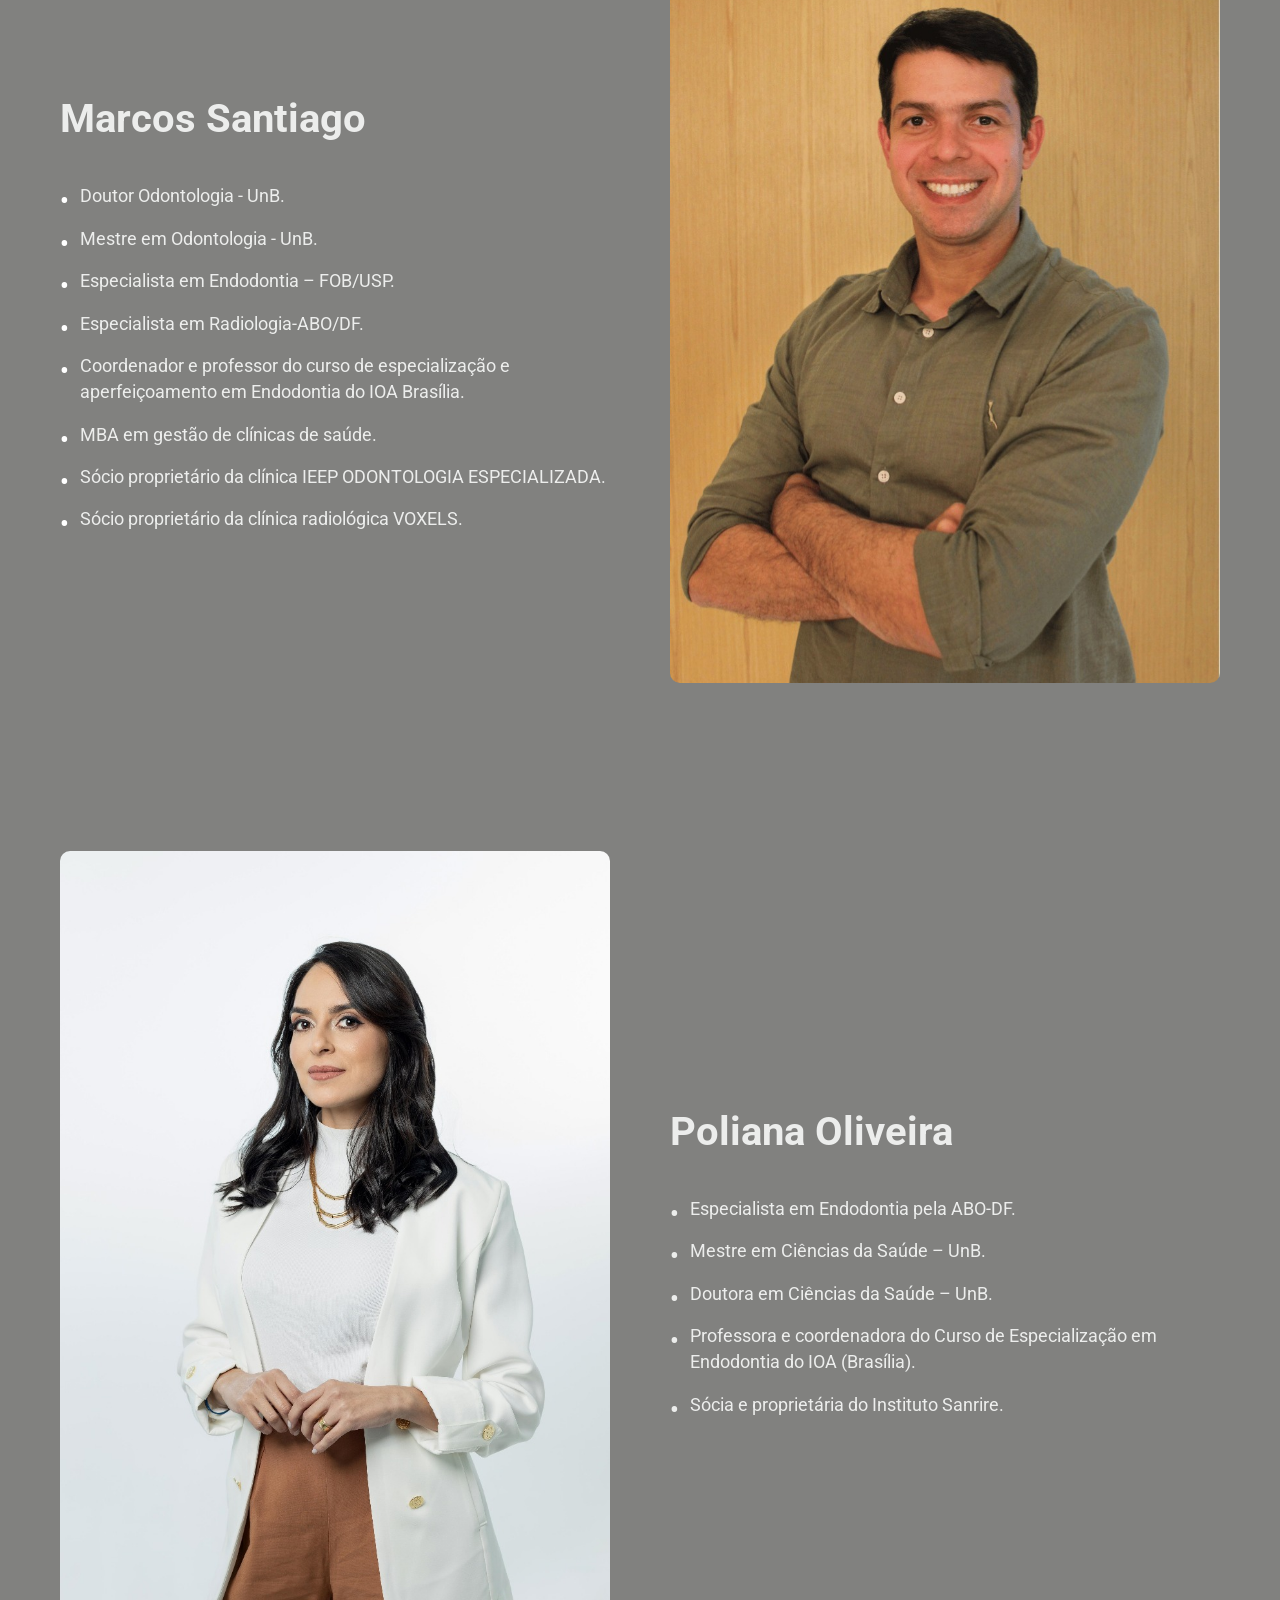
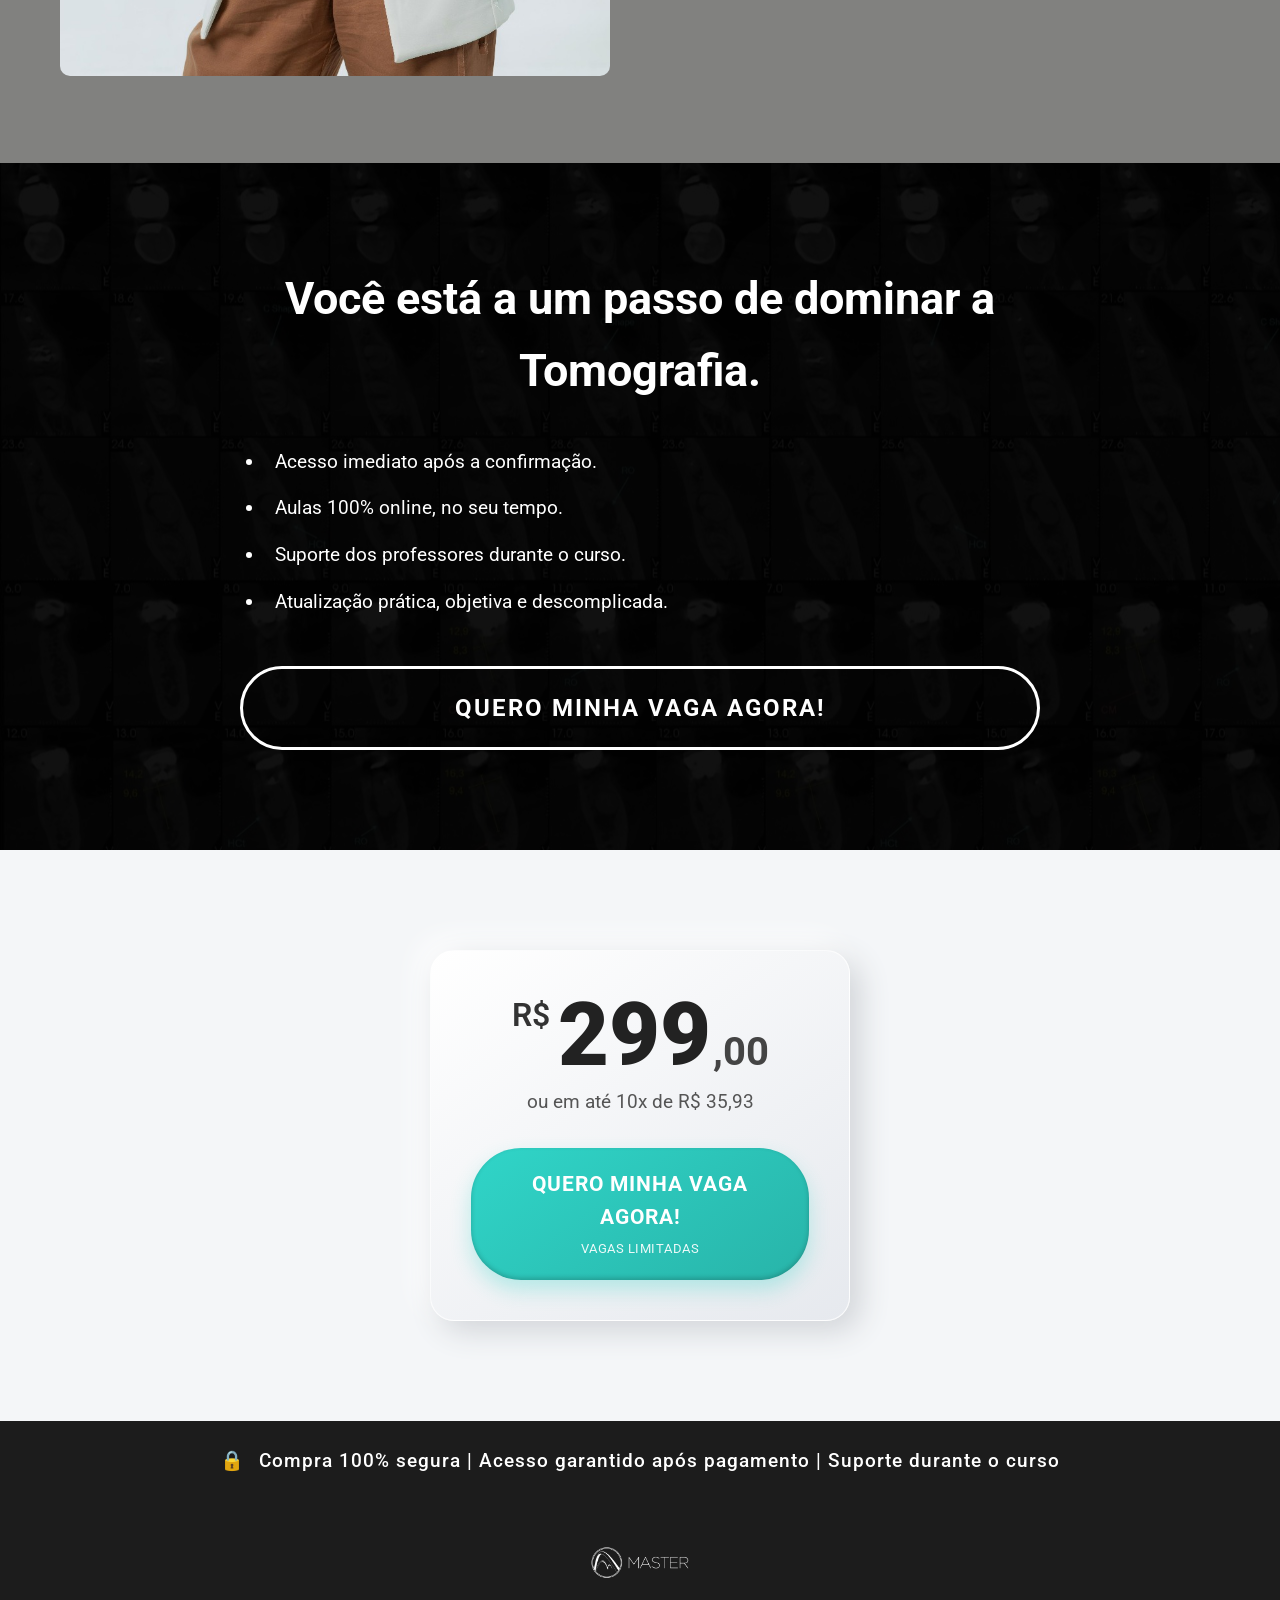
==== commit 209254ea: "Ajustes  index.html Troca de titulo por imagem. Troca de textos dos currículos." ====
--- a/index.html
+++ b/index.html
@@ -31,11 +31,11 @@
             <div class="hero-background">
                 <div class="container">
                     <div class="hero-content">
-                        <h1 class="hero-title">Descomplicando</h1>
-                        <h2 class="hero-subtitle"><span class="script-font">a Tomografia</span></h2>
+                        <div class="hero-title-image">
+                            <img src="images/titulo-tomografia.png" alt="Descomplicando a Tomografia">
+                        </div>
                         <p class="hero-description">
-                            Aprenda interpretação clínica dos exames de tomografia com<br>
-                            uma abordagem prática e didática.
+                            Aprenda, interprete e eleve seu atendimento<br> com mais precisão e segurança.
                         </p>
                         <p class="hero-text">
                             Junte-se a nós e domine a tomografia na prática!
@@ -53,17 +53,17 @@
                     <div class="about-text">
                         <h2>Descomplique a Tomografia na Odontologia!</h2>
                         <p>
-                            Se você busca com eficiência na hora de solicitar, interpretar ou utilizar a 
-                            tomografia em sua clínica, este é o curso ideal para você.
+                            Se você ainda tem dúvidas na hora de solicitar, interpretar ou utilizar a tomografia 
+                            no seu dia a dia clínico, esse curso é pra você.
                         </p>
                         <p>
-                            Vai ficar fora? Então a oportunidade, você vai perder na prática 
-                            odontológica e na tomografia, como solicitar, interpretar e utilizar todos 
-                            os recursos da tomografia, como utilizar na prática clínica.
+                            De forma leve, prática e descomplicada, você vai entender
+                             os principais benefícios da tomografia, como escolher e solicitar o exame correto, além de aprender a abrir,
+                              manipular e interpretar arquivos DICOM nos softwares mais utilizados na odontologia.
                         </p>
                         <p>
-                            Então é sua hora, não vai perder essa oportunidade, você vai sair daqui 
-                            sabendo tudo sobre tomografia.
+                            Eleve a qualidade dos seus atendimentos, otimize seus diagnósticos 
+                            e ofereça mais segurança aos seus pacientes.
                         </p>
                         <div class="about-cta">
                             <a href="https://pay.kiwify.com.br/iRhGklm" class="btn-about-cta">JUNTE-SE A NÓS E DOMINE A TOMOGRAFIA NA PRÁTICA</a>
@@ -79,18 +79,16 @@
         <!-- Modules Section -->
         <section class="modules">
             <div class="container">
-                <div class="modules-header">
-                    <h2 class="modules-title">MÓDULOS</h2>
-                </div>
+                <h2 class="modules-title">MÓDULOS</h2>
                 <div class="modules-grid">
-                    <div class="module-card card-square dark" id="card1"><h3>Indicações de Tomografia</h3></div>
-                    <div class="module-card card-tall medium" id="card2"><h3>Tipos de Tomógrafos</h3></div>
-                    <div class="module-card card-square medium" id="card3"><h3>Conceitos e Nomenclatura Importantes</h3></div>
-                    <div class="module-card card-square light" id="card4"><h3>Como Solicitar um Exame Tomográfico?</h3></div>
-                    <div class="module-card card-square light" id="card5"><h3>O que é Necessário para Abrir o DICOM?</h3></div>
-                    <div class="module-card card-tall dark" id="card6"><h3>Softwares para Analisar o DICOM</h3></div>
-                    <div class="module-card card-square medium" id="card7"><h3>Como Saber se Estou Diante de uma Fratura?</h3></div>
-                    <div class="module-card card-square light" id="card8"><h3>Como Identificar Alterações da Normalidade?</h3></div>
+                    <div class="module-card dark" id="card1"><h3>Indicações de Tomografia</h3></div>
+                    <div class="module-card medium" id="card2"><h3>Conceitos e Nomenclatura Importantes</h3></div>
+                    <div class="module-card light" id="card3"><h3>O que é Necessário para Abrir o DICOM?</h3></div>
+                    <div class="module-card medium" id="card4"><h3>Como Saber se Estou Diante de uma Fratura?</h3></div>
+                    <div class="module-card medium" id="card5"><h3>Tipos de Tomógrafos</h3></div>
+                    <div class="module-card light" id="card6"><h3>Como Solicitar um Exame Tomográfico?</h3></div>
+                    <div class="module-card dark" id="card7"><h3>Softwares para Analisar o DICOM</h3></div>
+                    <div class="module-card light" id="card8"><h3>Como Identificar Alterações da Normalidade?</h3></div>
                 </div>
             </div>
         </section>
@@ -101,9 +99,10 @@
                 <div class="team-content">
                     <div class="team-text">
                         <h2>Equipe Master</h2>
-                        <p>A Equipe Master é formada por profissionais reconhecidos que atuam em diferentes áreas e possuem ampla experiência em suas especialidades. Nossos professores são referência em suas áreas e possuem vasta formação de alta qualidade, sendo capacitados técnica e cientificamente para o ensino.</p>
-                        <p>Ao longo dos mais de 15 anos de história, a Equipe Master se especializou em cursos de Implantodontia e Periodontia, oferecendo aos alunos uma formação sólida e atualizada com as melhores práticas do mercado.</p>
-                        <p>Com mais de 3000 alunos formados, nossa equipe de professores está capacitada para o ensino de excelência técnica, científica e ética na Odontologia brasileira.</p>
+                        <p> Equipe Master é formada por profissionais especializados, com ampla experiência em ensino e prática clínica.
+                             Nosso compromisso é oferecer uma formação de alta qualidade, unindo conhecimento técnico, atualização científica e aplicabilidade prática.</p>
+                        <p>Ao longo dos seus 15 anos de história, a Equipe Master se consolidou como referência na formação de endodontistas no Brasil, sempre com foco na excelência e na preparação de profissionais mais capacitados para o mercado.</p>
+                        <p>Com muito orgulho, já formamos milhares de endodontistas em todo o país, contribuindo diretamente para o avanço técnico, científico e clínico da Endodontia brasileira.</p>
                     </div>
                     <div class="team-image">
                         <img src="images/Profissionais.JPG" alt="Equipe Master">
@@ -119,14 +118,14 @@
                     <div class="instructor-text">
                         <h2>Marcos Santiago</h2>
                         <ul>
-                            <li>Doutor Odontologia - USP</li>
-                            <li>Especialista em Implantodontia - USP</li>
-                            <li>Mestre em Implantodontia - USP</li>
-                            <li>Especialista em Radiologia Odontológica</li>
-                            <li>Coordenador e professor do curso de especialização e mestrado em Implantodontia - UNIP</li>
-                            <li>Mais de 25 anos de experiência clínica</li>
-                            <li>Mais de 15 anos de experiência em ensino</li>
-                            <li>Mais professor da pós-graduação ODONTOLOGIA ESPECIALIZADA nos programas de pós-graduação RADIOLOGIA ODONTOLÓGICA</li>
+                            <li>Doutor Odontologia - UnB.</li>
+                            <li>Mestre em Odontologia - UnB.</li>
+                            <li>Especialista em Endodontia – FOB/USP.</li>
+                            <li>Especialista em Radiologia-ABO/DF.</li>
+                            <li>Coordenador e professor do curso de especialização e aperfeiçoamento em Endodontia do IOA Brasília.</li>
+                            <li>MBA em gestão de clínicas de saúde.</li>
+                            <li>Sócio proprietário da clínica IEEP ODONTOLOGIA ESPECIALIZADA.</li>
+                            <li>Sócio proprietário da clínica radiológica VOXELS.</li>
                         </ul>
                     </div>
                     <div class="instructor-image">
@@ -146,12 +145,11 @@
                     <div class="instructor-text">
                         <h2>Poliana Oliveira</h2>
                         <ul>
-                            <li>Especialista em Endodontia pela ABO-DF</li>
-                            <li>Mestre em Ciências da Saúde - Universidade de Brasília</li>
-                            <li>Doutora em Ciências da Saúde - Universidade de Brasília</li>
-                            <li>Professora de pós-graduação em Endodontia</li>
-                            <li>Mais de 15 anos de experiência clínica</li>
-                            <li>Mais experiência de Análise Clínica</li>
+                            <li>Especialista em Endodontia pela ABO-DF.</li>
+                            <li>Mestre em Ciências da Saúde – UnB.</li>
+                            <li>Doutora em Ciências da Saúde – UnB.</li>
+                            <li>Professora e coordenadora do Curso de Especialização em Endodontia do IOA (Brasília).</li>
+                            <li>Sócia e proprietária do Instituto Sanrire.</li>
                         </ul>
                     </div>
                 </div>
--- a/style.css
+++ b/style.css
@@ -173,12 +173,30 @@
     padding: 20px;
     background: #e9ecef;
     border-radius: 8px;
-}
-
-.about-cta p {
-    font-size: 1.2rem;
-    color: #333;
-    margin: 0;
+    text-align: center;
+}
+
+.btn-about-cta {
+    display: inline-block;
+    background: linear-gradient(145deg, #30d5c8, #28b4a9);
+    color: white;
+    padding: 18px 35px;
+    text-decoration: none;
+    font-weight: 700;
+    font-size: 1.1rem;
+    border-radius: 8px;
+    transition: all 0.3s ease;
+    text-transform: uppercase;
+    letter-spacing: 1px;
+    box-shadow: 0 8px 16px rgba(48, 213, 200, 0.3);
+    border: none;
+    cursor: pointer;
+}
+
+.btn-about-cta:hover {
+    background: linear-gradient(145deg, #28b4a9, #239a8f);
+    transform: translateY(-3px);
+    box-shadow: 0 12px 20px rgba(48, 213, 200, 0.4);
 }
 
 .about-image img {
@@ -598,7 +616,7 @@
     .module-card h3 { font-size: 1rem; }
     .modules-title, .team-text h2, .instructor-text h2, .about-text h2, .cta-content h2 { font-size: 2rem; }
     
-    .btn-primary, .btn-cta, .btn-price { padding: 15px 30px; font-size: 1rem; }
+    .btn-primary, .btn-cta, .btn-price, .btn-about-cta { padding: 15px 30px; font-size: 1rem; }
     .price-section { padding: 60px 20px; }
     .guarantee-bar p { font-size: 1rem; }
 }
@@ -611,3 +629,4 @@
     .price-value .cents { font-size: 2rem; }
     .price-value .currency { font-size: 1.5rem; margin-top: 5px; }
 }
+
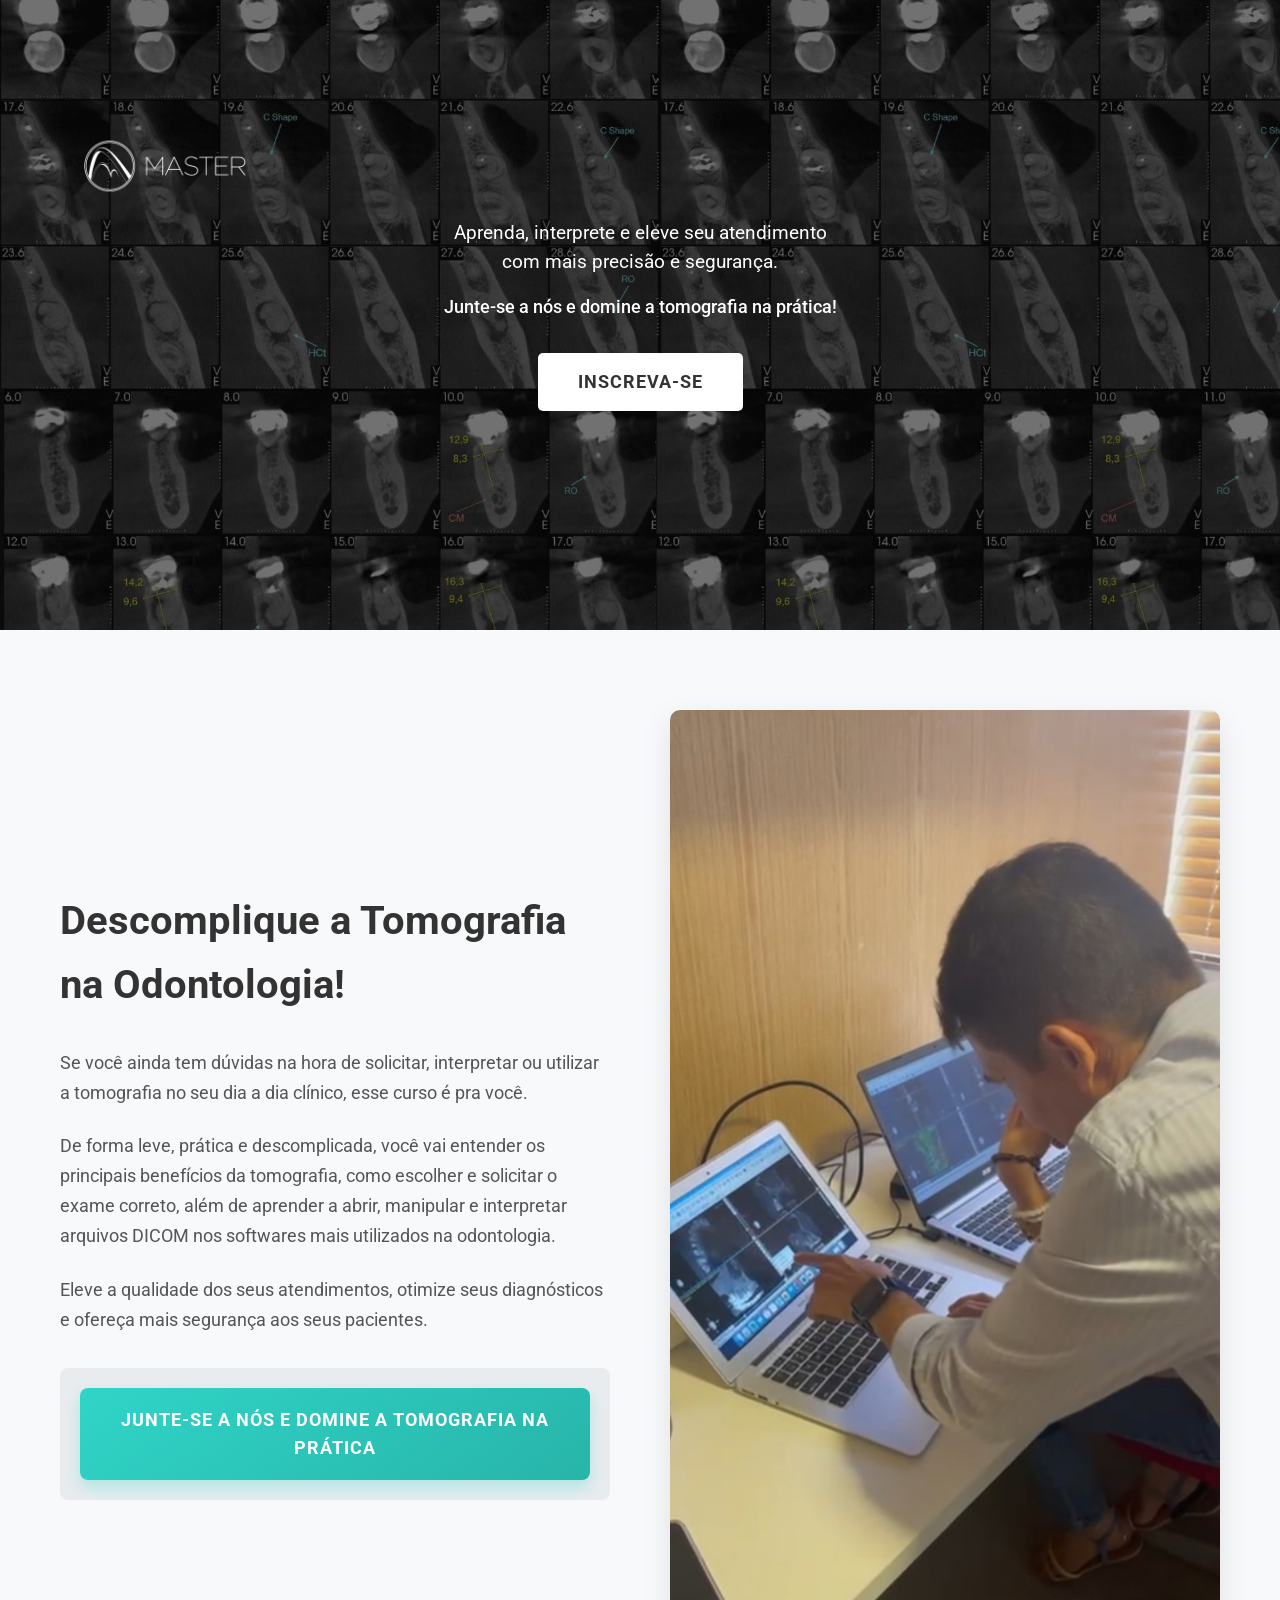
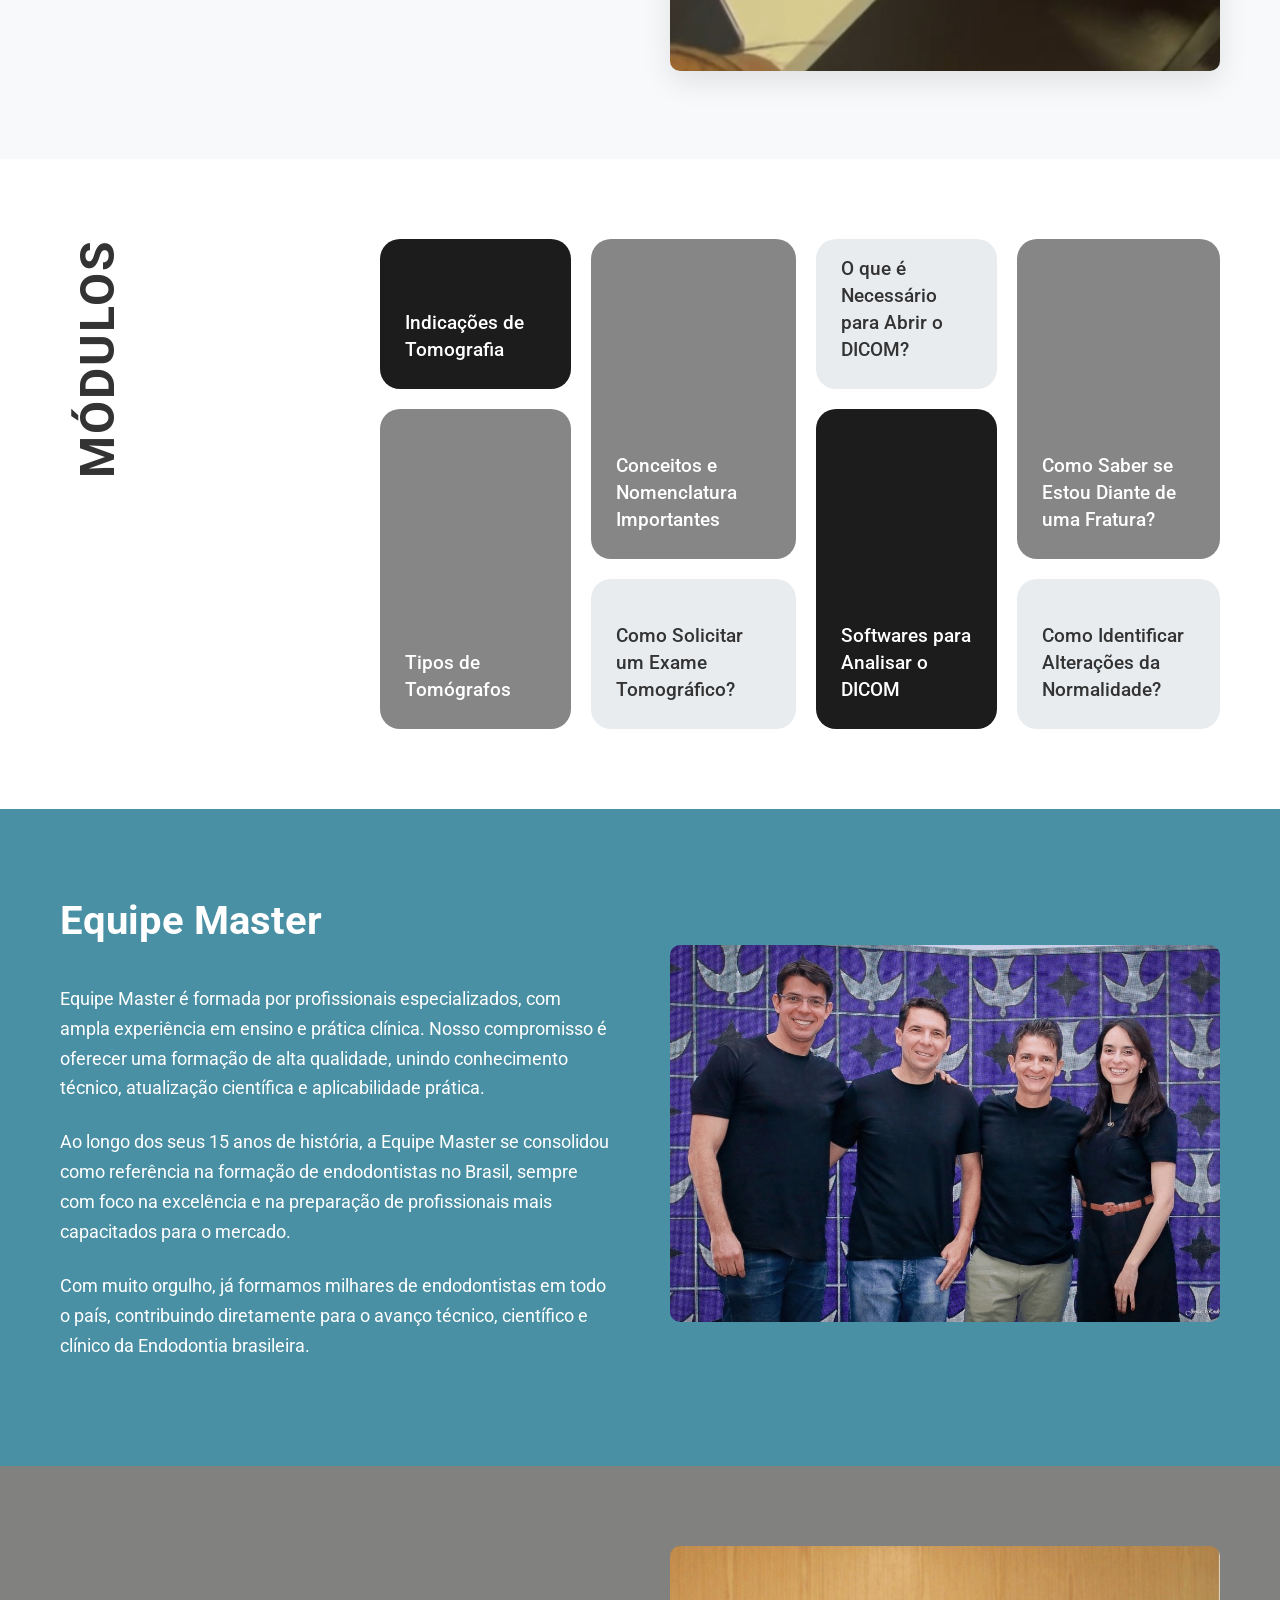
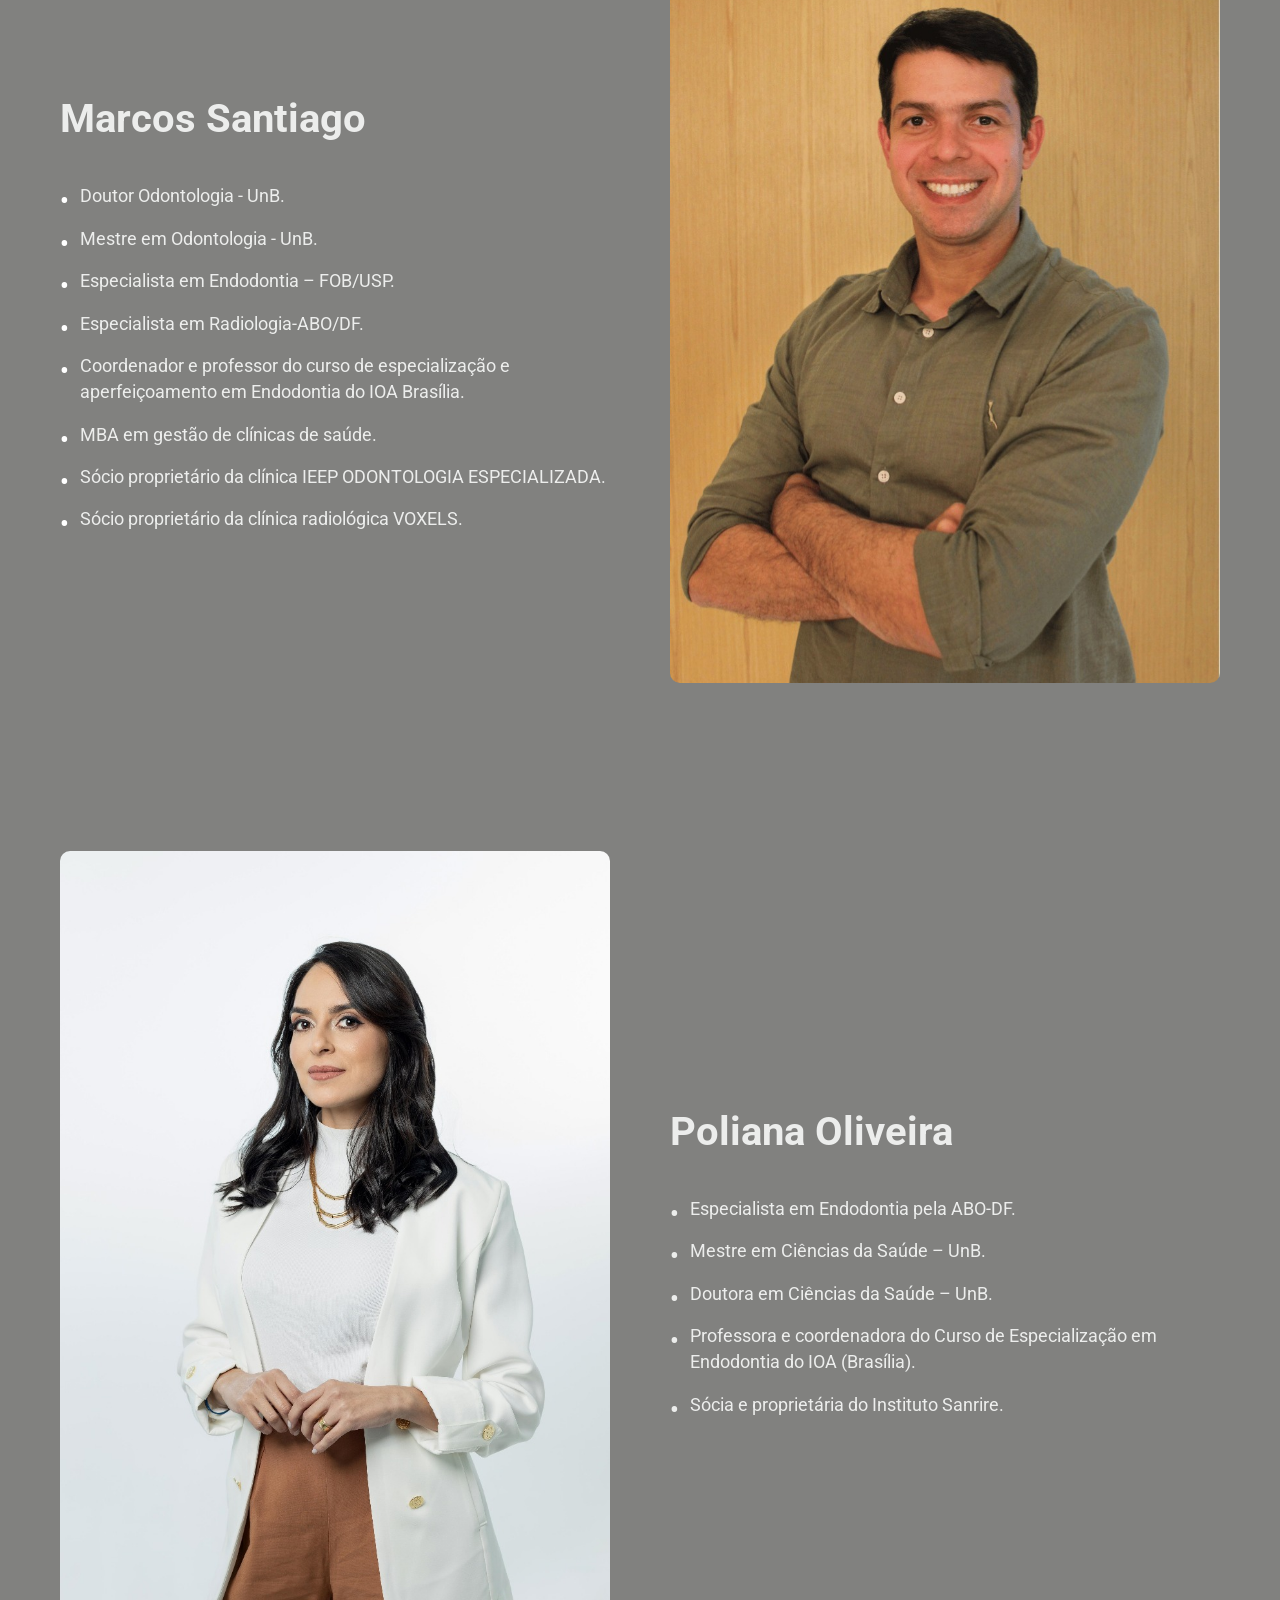
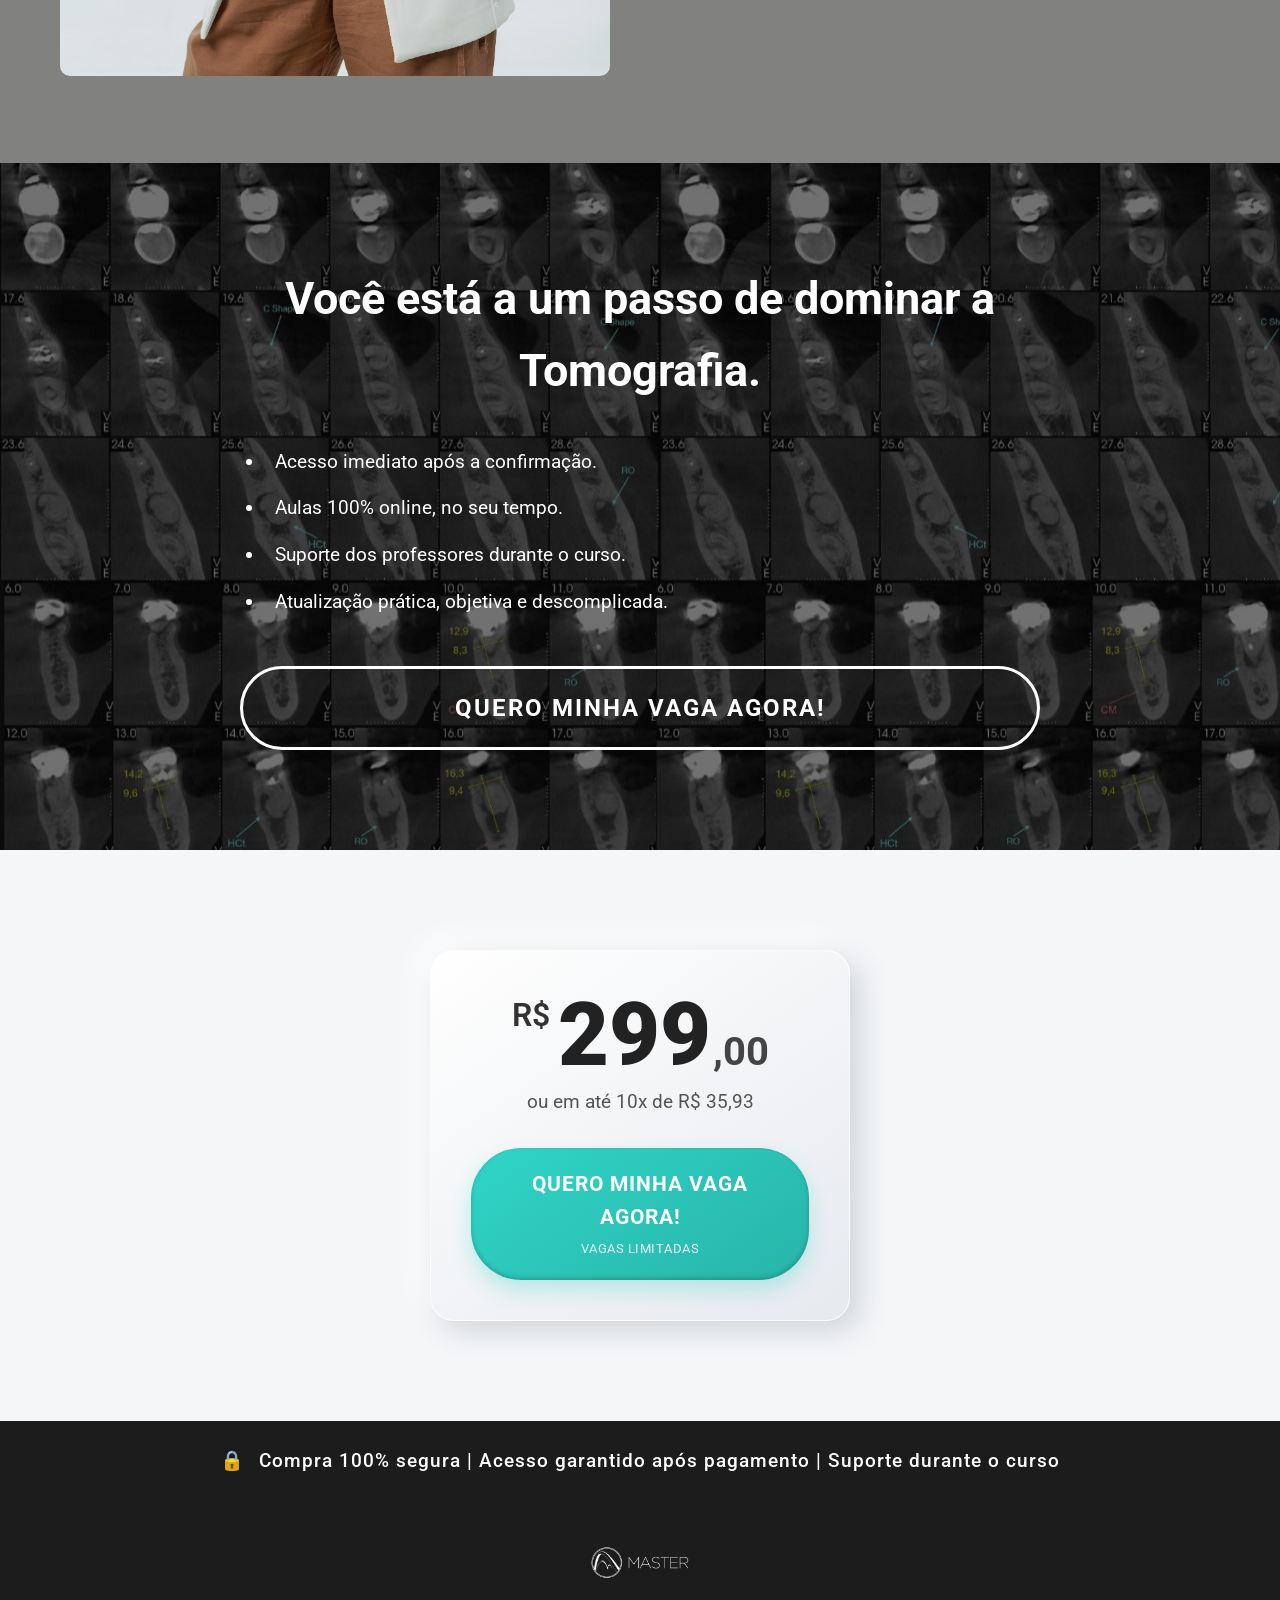
==== commit 7238e472: "Add files via upload" ====
--- a/index.html
+++ b/index.html
@@ -31,9 +31,8 @@
             <div class="hero-background">
                 <div class="container">
                     <div class="hero-content">
-                        <div class="hero-title-image">
-                            <img src="images/titulo-tomografia.png" alt="Descomplicando a Tomografia">
-                        </div>
+                        <h1 class="hero-title">Descomplicando</h1>
+                        <h2 class="hero-subtitle"><span class="script-font">a Tomografia</span></h2>
                         <p class="hero-description">
                             Aprenda, interprete e eleve seu atendimento<br> com mais precisão e segurança.
                         </p>
@@ -79,16 +78,18 @@
         <!-- Modules Section -->
         <section class="modules">
             <div class="container">
-                <h2 class="modules-title">MÓDULOS</h2>
+                <div class="modules-header">
+                    <h2 class="modules-title">MÓDULOS</h2>
+                </div>
                 <div class="modules-grid">
-                    <div class="module-card dark" id="card1"><h3>Indicações de Tomografia</h3></div>
-                    <div class="module-card medium" id="card2"><h3>Conceitos e Nomenclatura Importantes</h3></div>
-                    <div class="module-card light" id="card3"><h3>O que é Necessário para Abrir o DICOM?</h3></div>
-                    <div class="module-card medium" id="card4"><h3>Como Saber se Estou Diante de uma Fratura?</h3></div>
-                    <div class="module-card medium" id="card5"><h3>Tipos de Tomógrafos</h3></div>
-                    <div class="module-card light" id="card6"><h3>Como Solicitar um Exame Tomográfico?</h3></div>
-                    <div class="module-card dark" id="card7"><h3>Softwares para Analisar o DICOM</h3></div>
-                    <div class="module-card light" id="card8"><h3>Como Identificar Alterações da Normalidade?</h3></div>
+                    <div class="module-card card-square dark" id="card1"><h3>Indicações de Tomografia</h3></div>
+                    <div class="module-card card-tall medium" id="card2"><h3>Tipos de Tomógrafos</h3></div>
+                    <div class="module-card card-square medium" id="card3"><h3>Conceitos e Nomenclatura Importantes</h3></div>
+                    <div class="module-card card-square light" id="card4"><h3>Como Solicitar um Exame Tomográfico?</h3></div>
+                    <div class="module-card card-square light" id="card5"><h3>O que é Necessário para Abrir o DICOM?</h3></div>
+                    <div class="module-card card-tall dark" id="card6"><h3>Softwares para Analisar o DICOM</h3></div>
+                    <div class="module-card card-square medium" id="card7"><h3>Como Saber se Estou Diante de uma Fratura?</h3></div>
+                    <div class="module-card card-square light" id="card8"><h3>Como Identificar Alterações da Normalidade?</h3></div>
                 </div>
             </div>
         </section>
--- a/style.css
+++ b/style.css
@@ -68,7 +68,7 @@
     left: 0;
     right: 0;
     bottom: 0;
-    background: rgba(0, 0, 0, 0.7);
+    background: rgba(0, 0, 0, 0.0);
     z-index: 1;
 }
 
@@ -79,34 +79,28 @@
     margin: 0 auto;
 }
 
+/* Estilo para a imagem do título */
+.hero-title-image {
+    margin-bottom: 2rem;
+    display: flex;
+    justify-content: center;
+    align-items: center;
+}
+
+.hero-title-image img {
+    max-width: 100%;
+    height: auto;
+    width: 600px;
+    filter: drop-shadow(2px 2px 4px rgba(0, 0, 0, 0.3));
+}
+
+/* Removendo os estilos antigos do título de texto */
 .hero-title {
-    font-family: 'Anton', sans-serif;
-    font-size: 5.5rem;
-    font-weight: 400;
-    margin-bottom: 0;
-    text-transform: uppercase;
-    letter-spacing: 4px;
-    line-height: 1.1;
-   
-}
-.hero-subtitle .script-font {
-    font-family:'Great Vibes', cursive;
-    font-size: 6rem; /* Ajustei o tamanho para a nova fonte */
-    font-weight: 700; /* Usando a versão em negrito para melhor visibilidade */
-    letter-spacing: normal;
-    margin-top: -10px; /* Pequeno ajuste para aproximar do título */
+    display: none;
 }
 
 .hero-subtitle {
-    font-family: 'Dancing Script', cursive;
-    font-size: 4.5rem;
-    font-weight: 400;
-    margin-bottom: 2rem;
-    text-transform: lowercase;
-    letter-spacing: 2px;
-    line-height: 1;
-    -webkit-font-smoothing: antialiased;
-    -moz-osx-font-smoothing: grayscale;
+    display: none;
 }
 
 .hero-description {
@@ -368,7 +362,7 @@
     content: '';
     position: absolute;
     top: 0; left: 0; right: 0; bottom: 0;
-    background: rgba(0, 0, 0, 0.85);
+    background: rgba(0, 0, 0, 0.0);
     z-index: 1;
 }
 
@@ -595,14 +589,16 @@
         grid-template-columns: 1fr 1fr;
         grid-template-rows: repeat(6, 150px);
     }
+
+    .hero-title-image img {
+        width: 500px;
+    }
 }
 
 @media (max-width: 768px) {
     .container { padding: 0 15px; }
     .logo { top: 20px; left: 20px; }
     .logo img { width: 180px; }
-    .hero-title { font-size: 2.5rem; }
-    .hero-subtitle { font-size: 2rem; }
     .hero-description, .hero-text { font-size: 1rem; }
     .about-content, .team-content, .instructor-content { grid-template-columns: 1fr; gap: 40px; }
     
@@ -619,14 +615,20 @@
     .btn-primary, .btn-cta, .btn-price, .btn-about-cta { padding: 15px 30px; font-size: 1rem; }
     .price-section { padding: 60px 20px; }
     .guarantee-bar p { font-size: 1rem; }
+
+    .hero-title-image img {
+        width: 400px;
+    }
 }
 
 @media (max-width: 480px) {
-    .hero-title { font-size: 2rem; }
-    .hero-subtitle { font-size: 1.5rem; }
     .modules-title, .team-text h2, .instructor-text h2, .about-text h2, .cta-content h2 { font-size: 1.8rem; }
     .price-value .value { font-size: 4rem; }
     .price-value .cents { font-size: 2rem; }
     .price-value .currency { font-size: 1.5rem; margin-top: 5px; }
-}
-
+
+    .hero-title-image img {
+        width: 300px;
+    }
+}
+
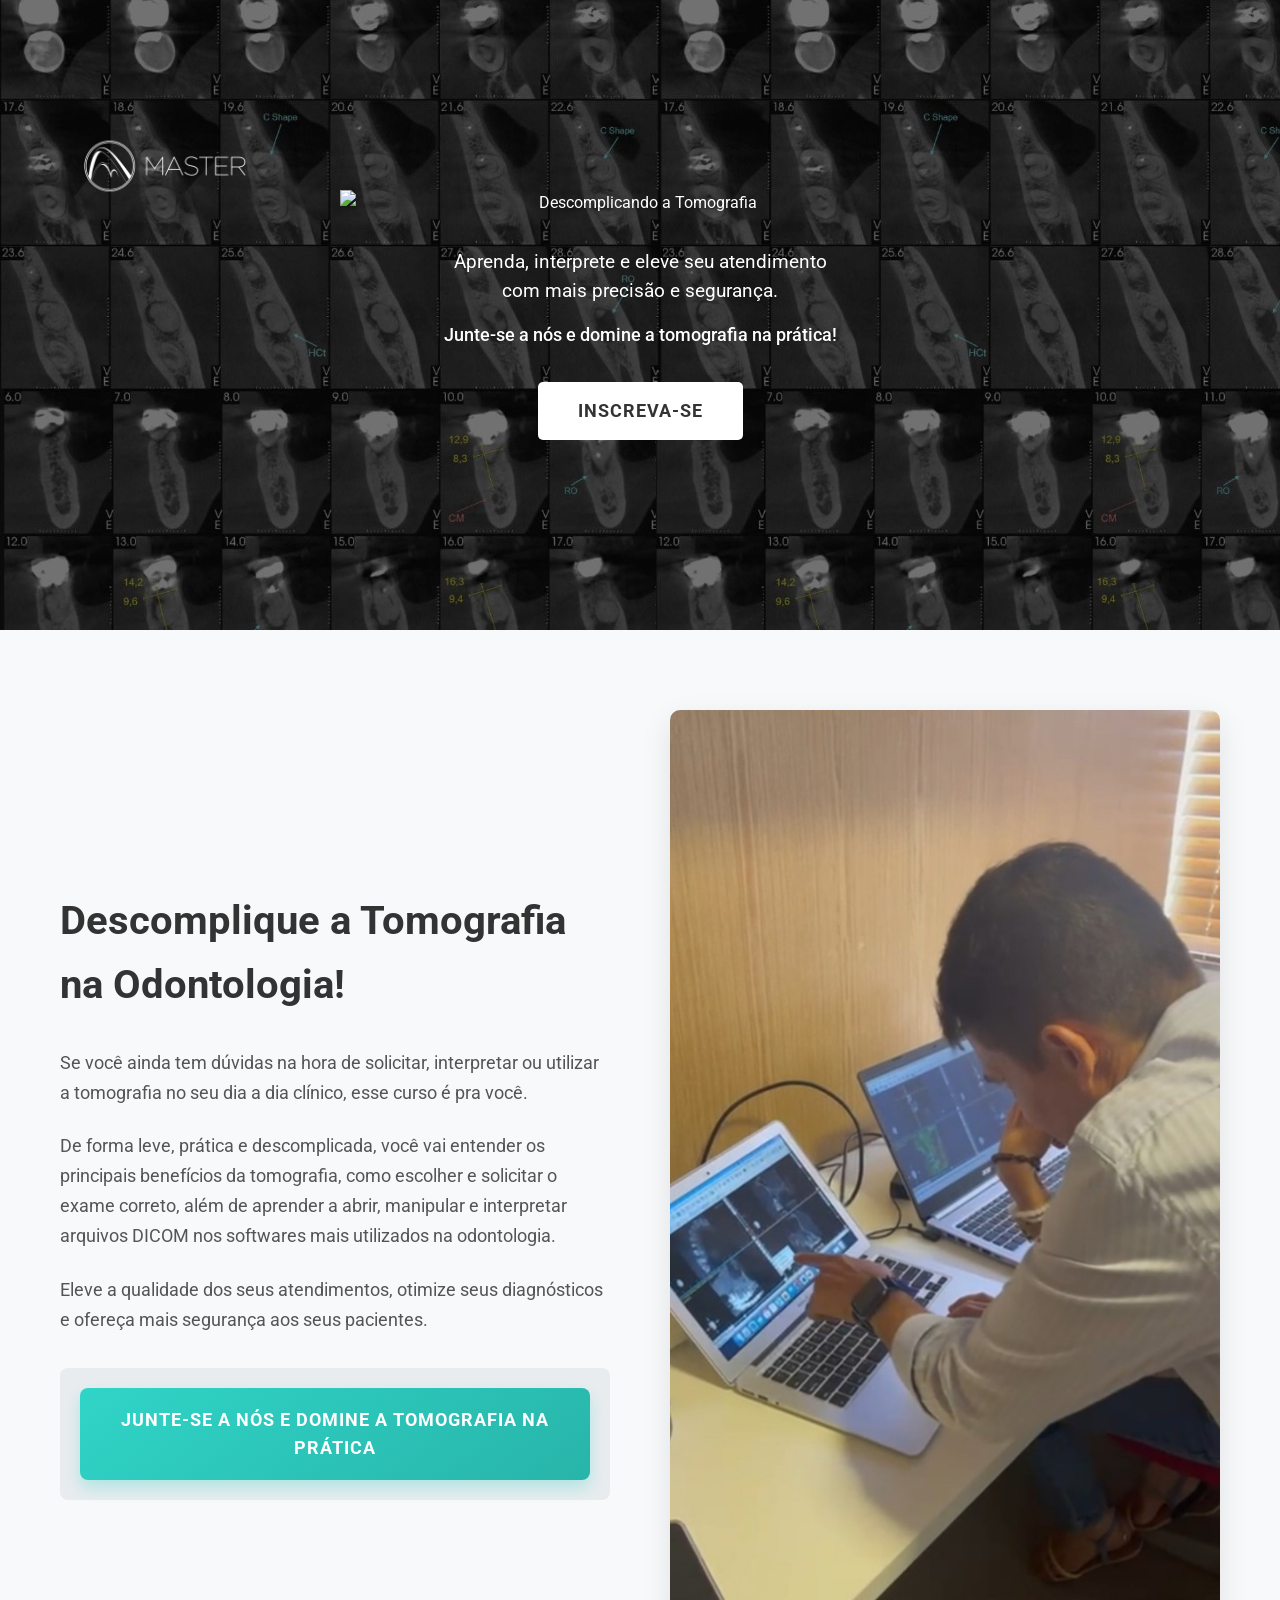
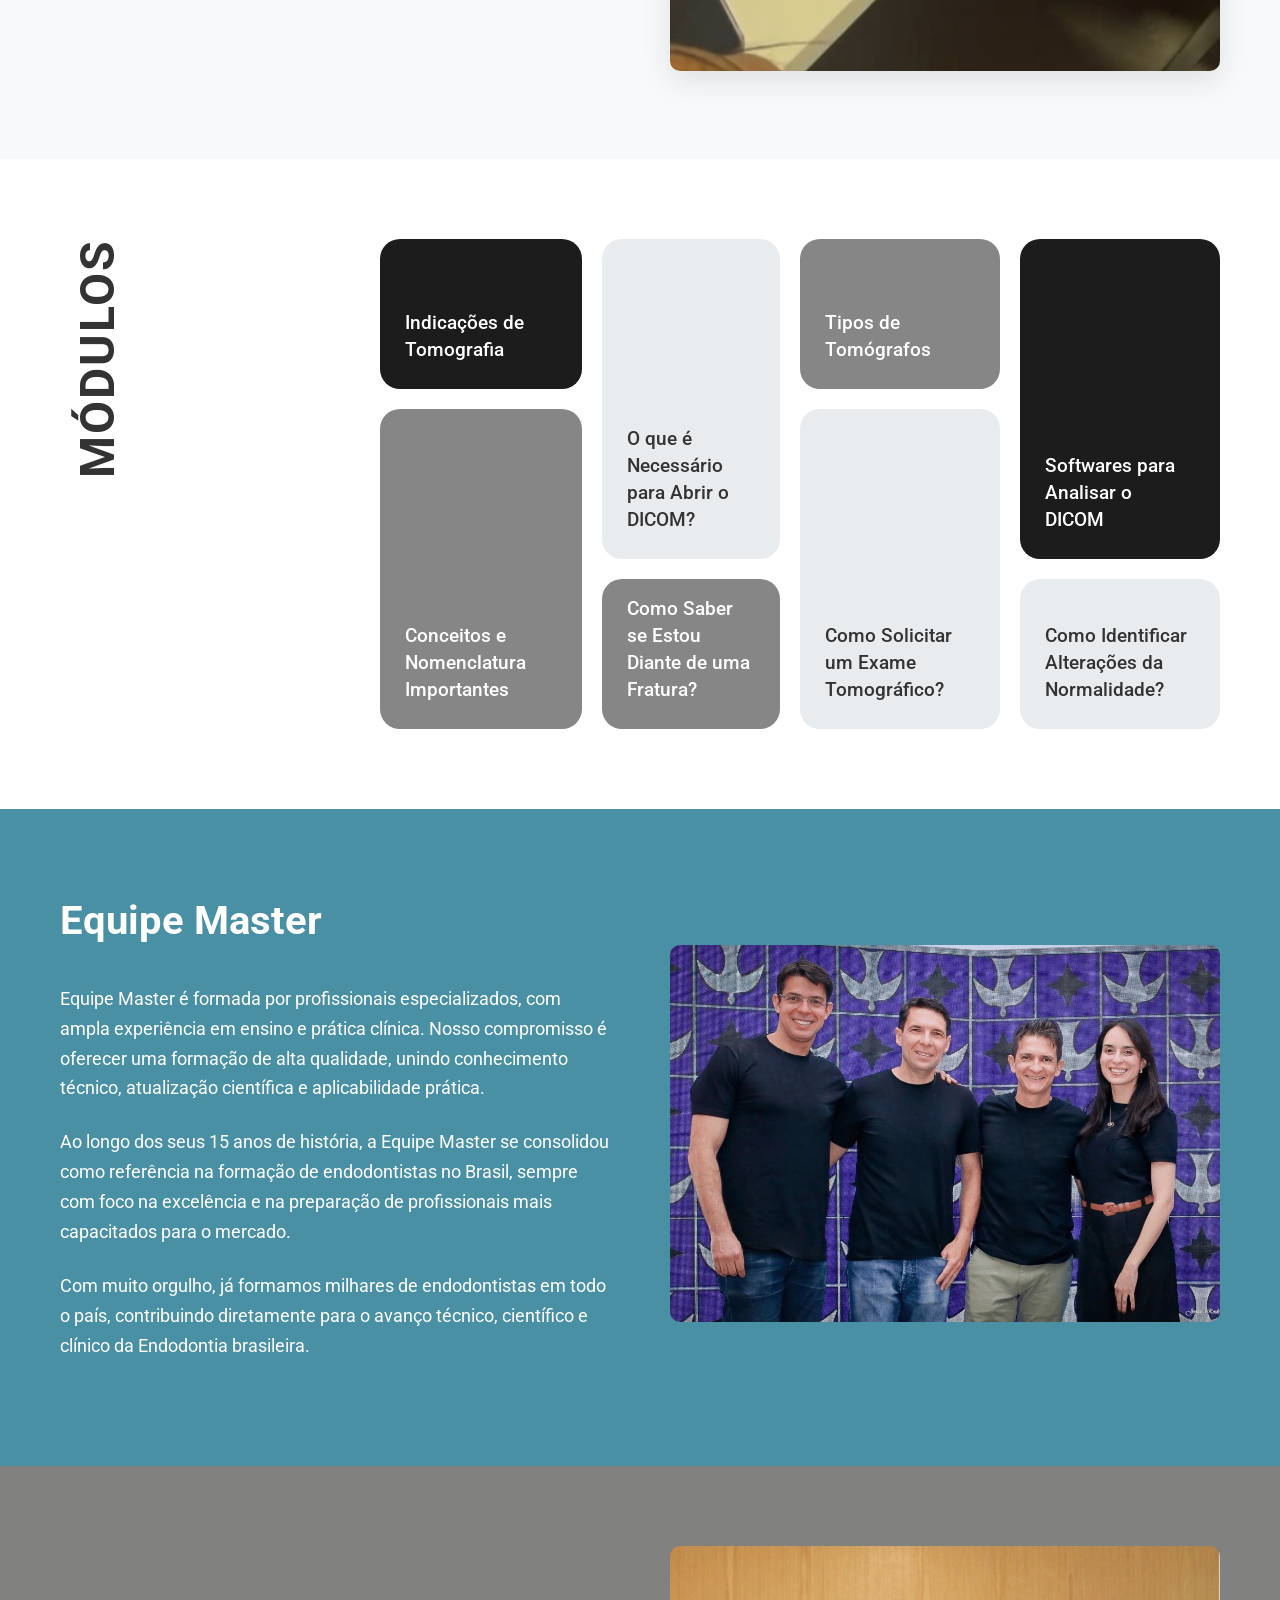
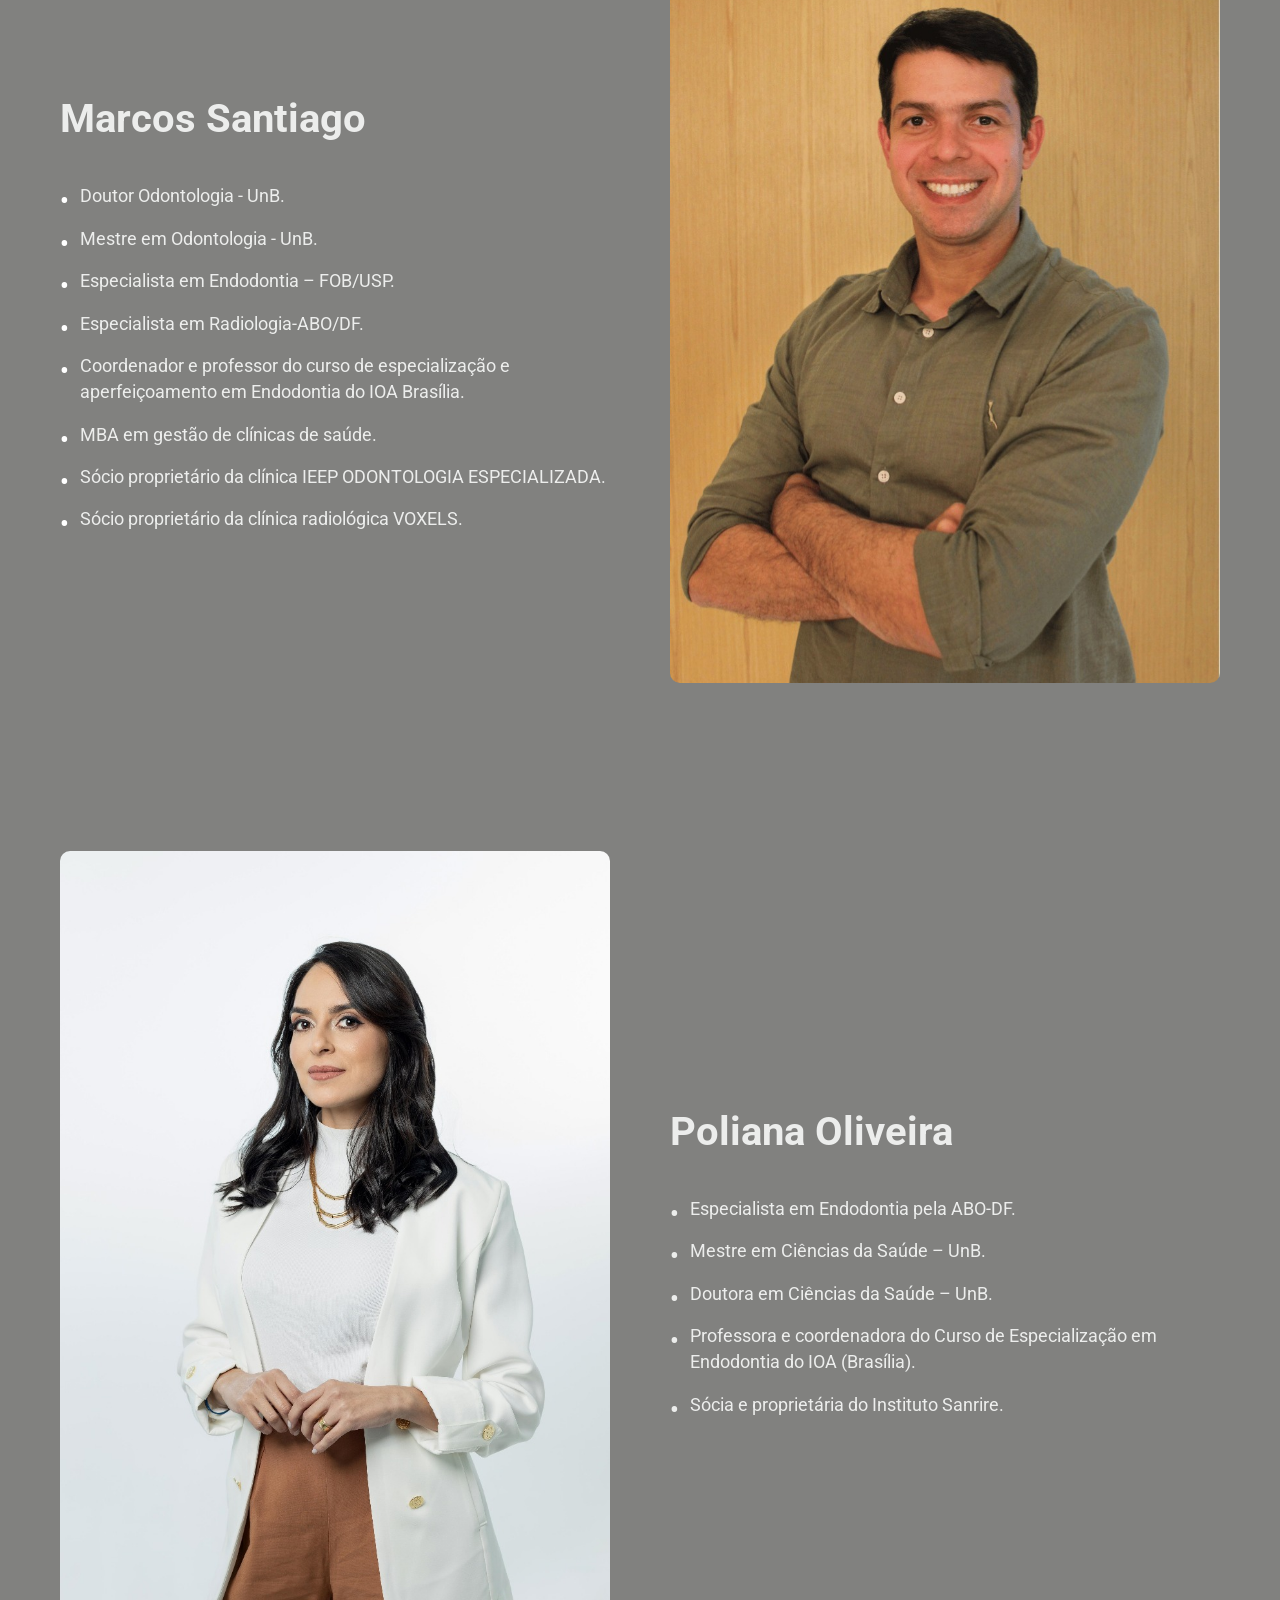
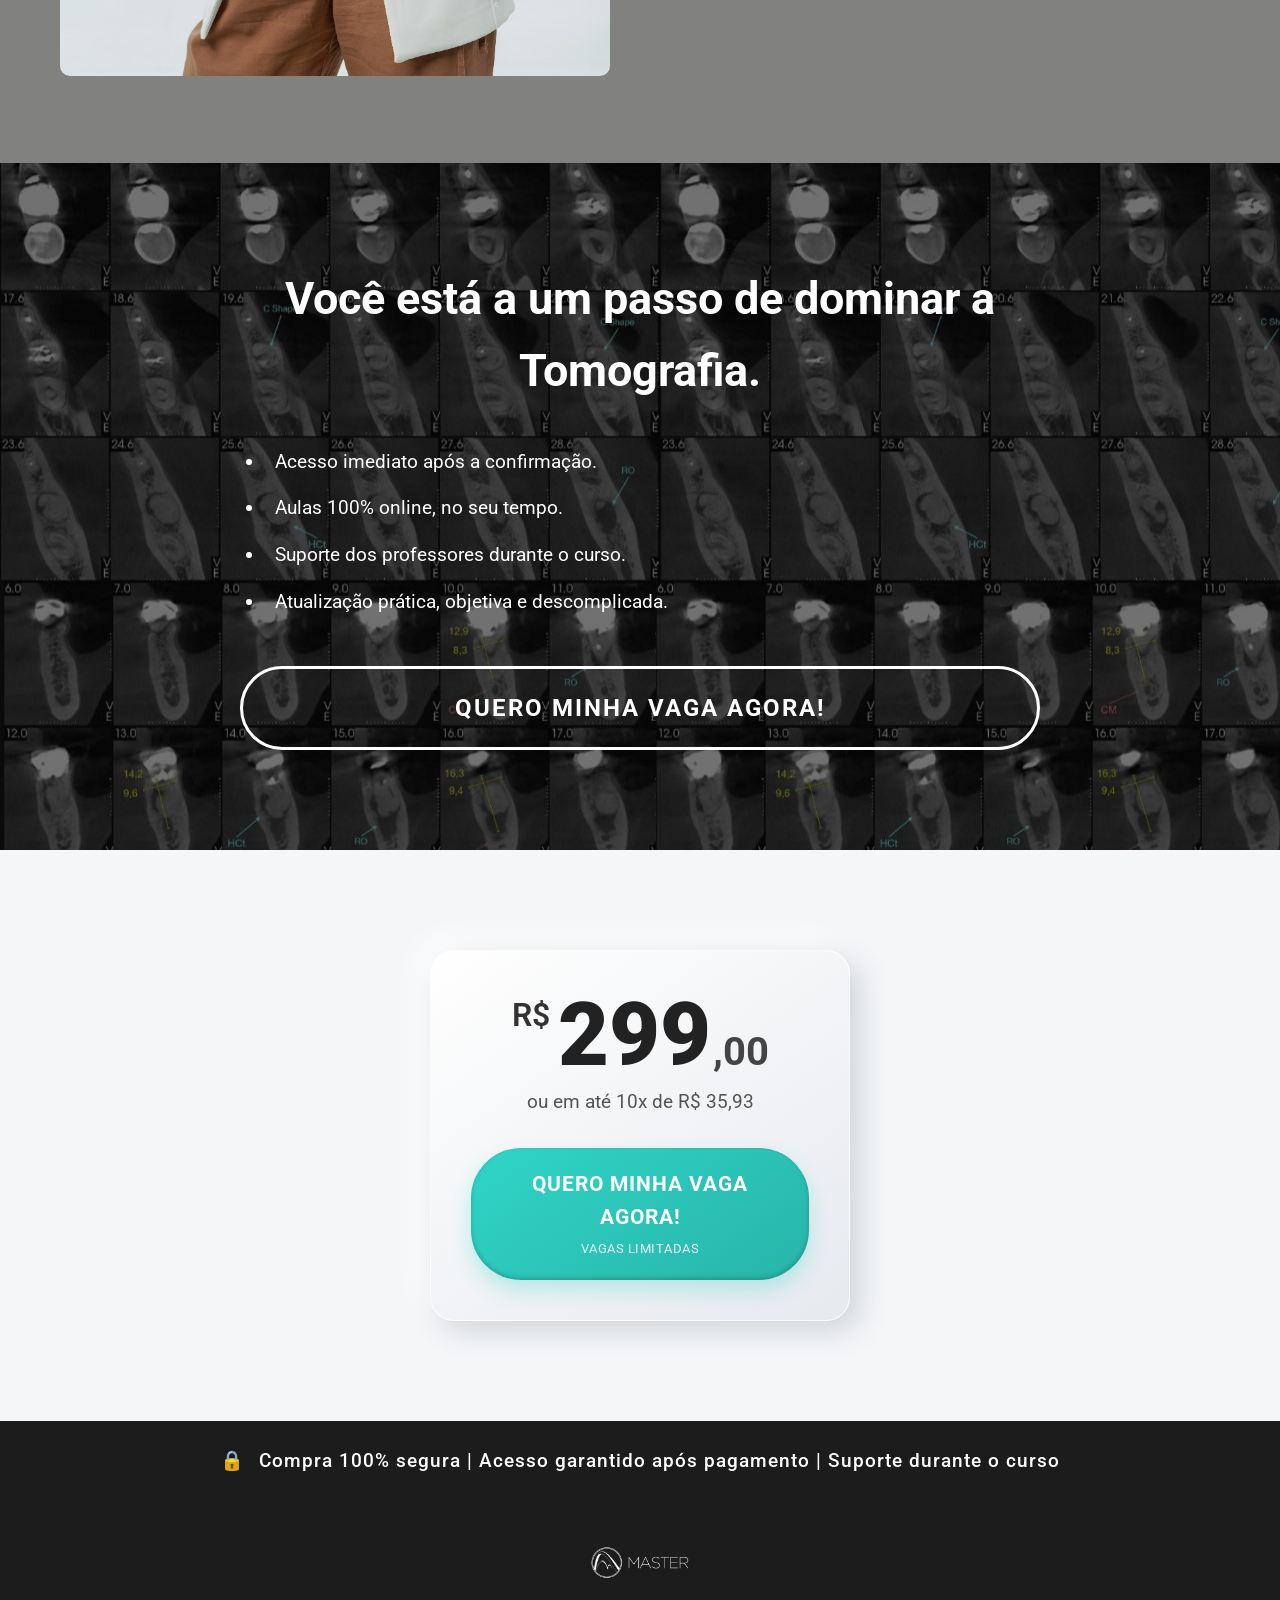
==== commit 29b3b572: "Update index.html" ====
--- a/index.html
+++ b/index.html
@@ -31,8 +31,9 @@
             <div class="hero-background">
                 <div class="container">
                     <div class="hero-content">
-                        <h1 class="hero-title">Descomplicando</h1>
-                        <h2 class="hero-subtitle"><span class="script-font">a Tomografia</span></h2>
+                        <div class="hero-title-image">
+                            <img src="images/titulo-tomografia.png" alt="Descomplicando a Tomografia">
+                        </div>
                         <p class="hero-description">
                             Aprenda, interprete e eleve seu atendimento<br> com mais precisão e segurança.
                         </p>
@@ -78,18 +79,16 @@
         <!-- Modules Section -->
         <section class="modules">
             <div class="container">
-                <div class="modules-header">
-                    <h2 class="modules-title">MÓDULOS</h2>
-                </div>
+                <h2 class="modules-title">MÓDULOS</h2>
                 <div class="modules-grid">
-                    <div class="module-card card-square dark" id="card1"><h3>Indicações de Tomografia</h3></div>
-                    <div class="module-card card-tall medium" id="card2"><h3>Tipos de Tomógrafos</h3></div>
-                    <div class="module-card card-square medium" id="card3"><h3>Conceitos e Nomenclatura Importantes</h3></div>
-                    <div class="module-card card-square light" id="card4"><h3>Como Solicitar um Exame Tomográfico?</h3></div>
-                    <div class="module-card card-square light" id="card5"><h3>O que é Necessário para Abrir o DICOM?</h3></div>
-                    <div class="module-card card-tall dark" id="card6"><h3>Softwares para Analisar o DICOM</h3></div>
-                    <div class="module-card card-square medium" id="card7"><h3>Como Saber se Estou Diante de uma Fratura?</h3></div>
-                    <div class="module-card card-square light" id="card8"><h3>Como Identificar Alterações da Normalidade?</h3></div>
+                    <div class="module-card dark" id="card1"><h3>Indicações de Tomografia</h3></div>
+                    <div class="module-card medium" id="card2"><h3>Conceitos e Nomenclatura Importantes</h3></div>
+                    <div class="module-card light" id="card3"><h3>O que é Necessário para Abrir o DICOM?</h3></div>
+                    <div class="module-card medium" id="card4"><h3>Como Saber se Estou Diante de uma Fratura?</h3></div>
+                    <div class="module-card medium" id="card5"><h3>Tipos de Tomógrafos</h3></div>
+                    <div class="module-card light" id="card6"><h3>Como Solicitar um Exame Tomográfico?</h3></div>
+                    <div class="module-card dark" id="card7"><h3>Softwares para Analisar o DICOM</h3></div>
+                    <div class="module-card light" id="card8"><h3>Como Identificar Alterações da Normalidade?</h3></div>
                 </div>
             </div>
         </section>
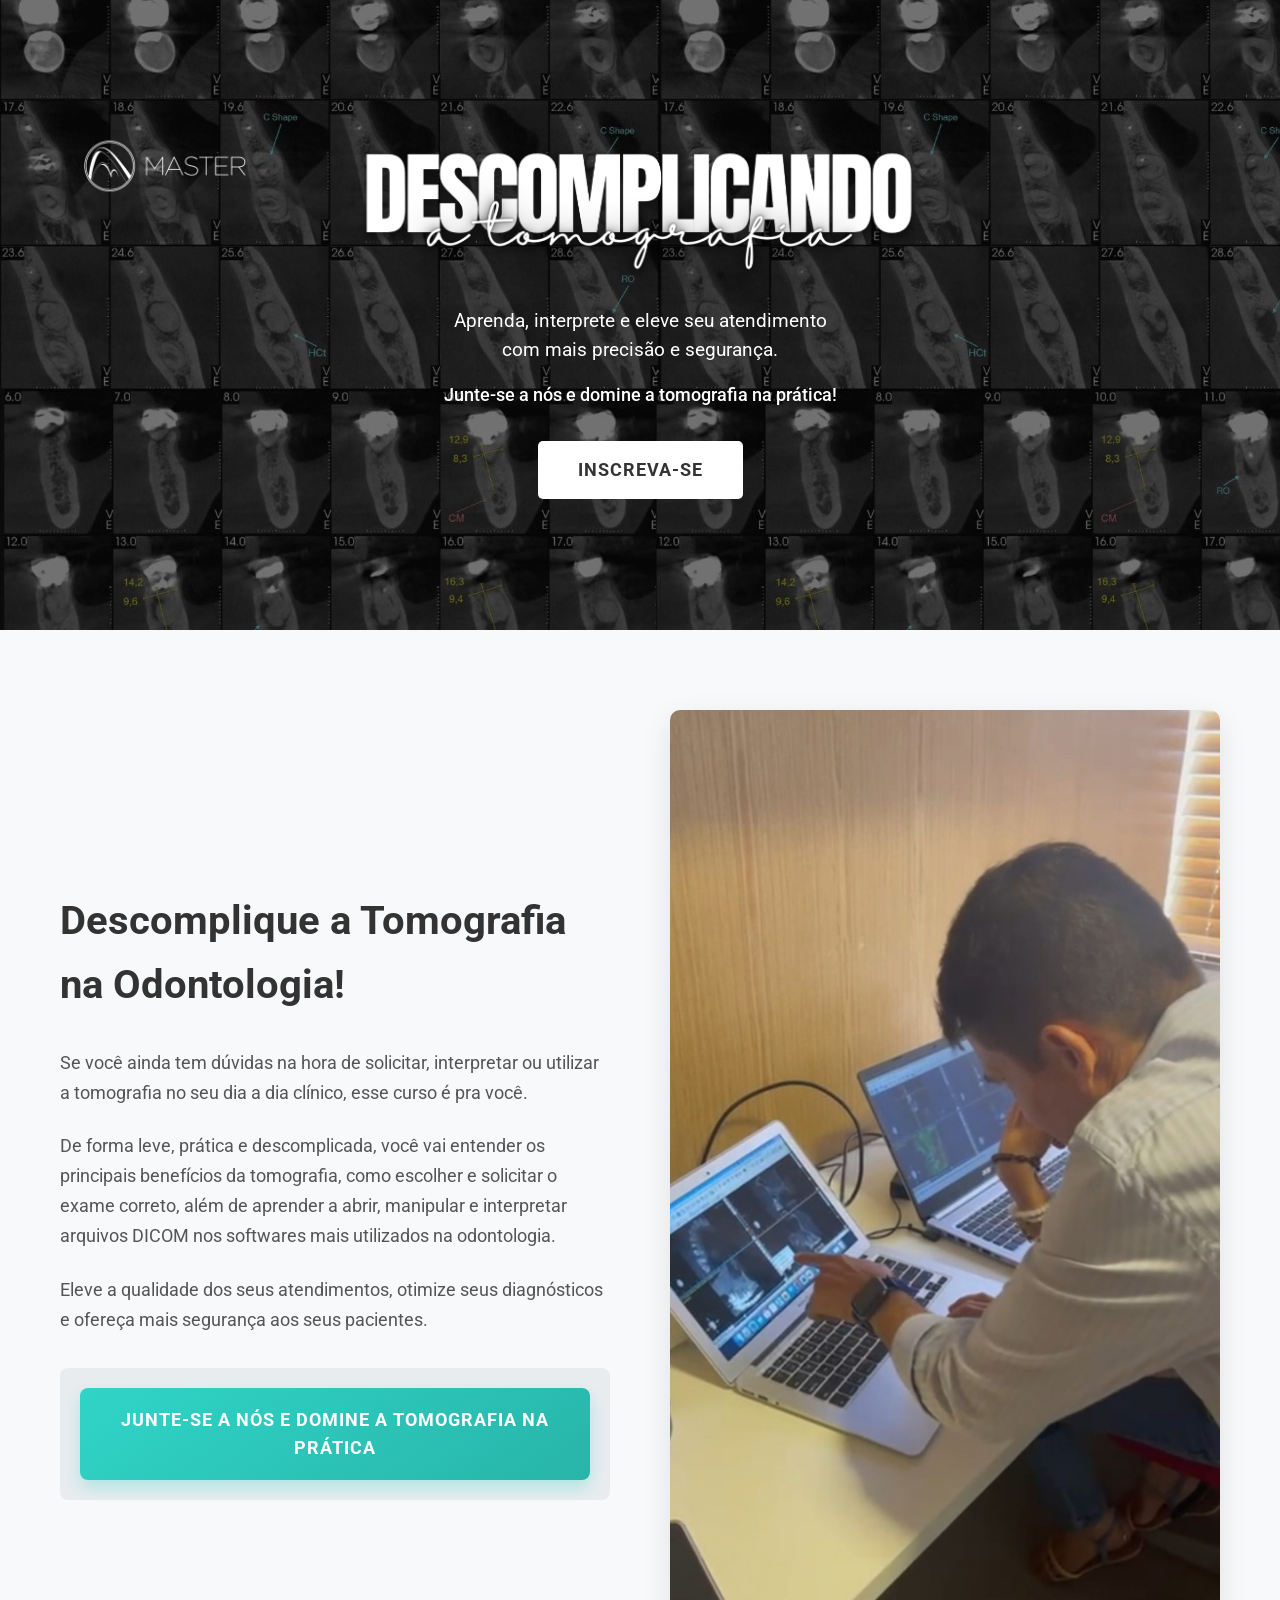
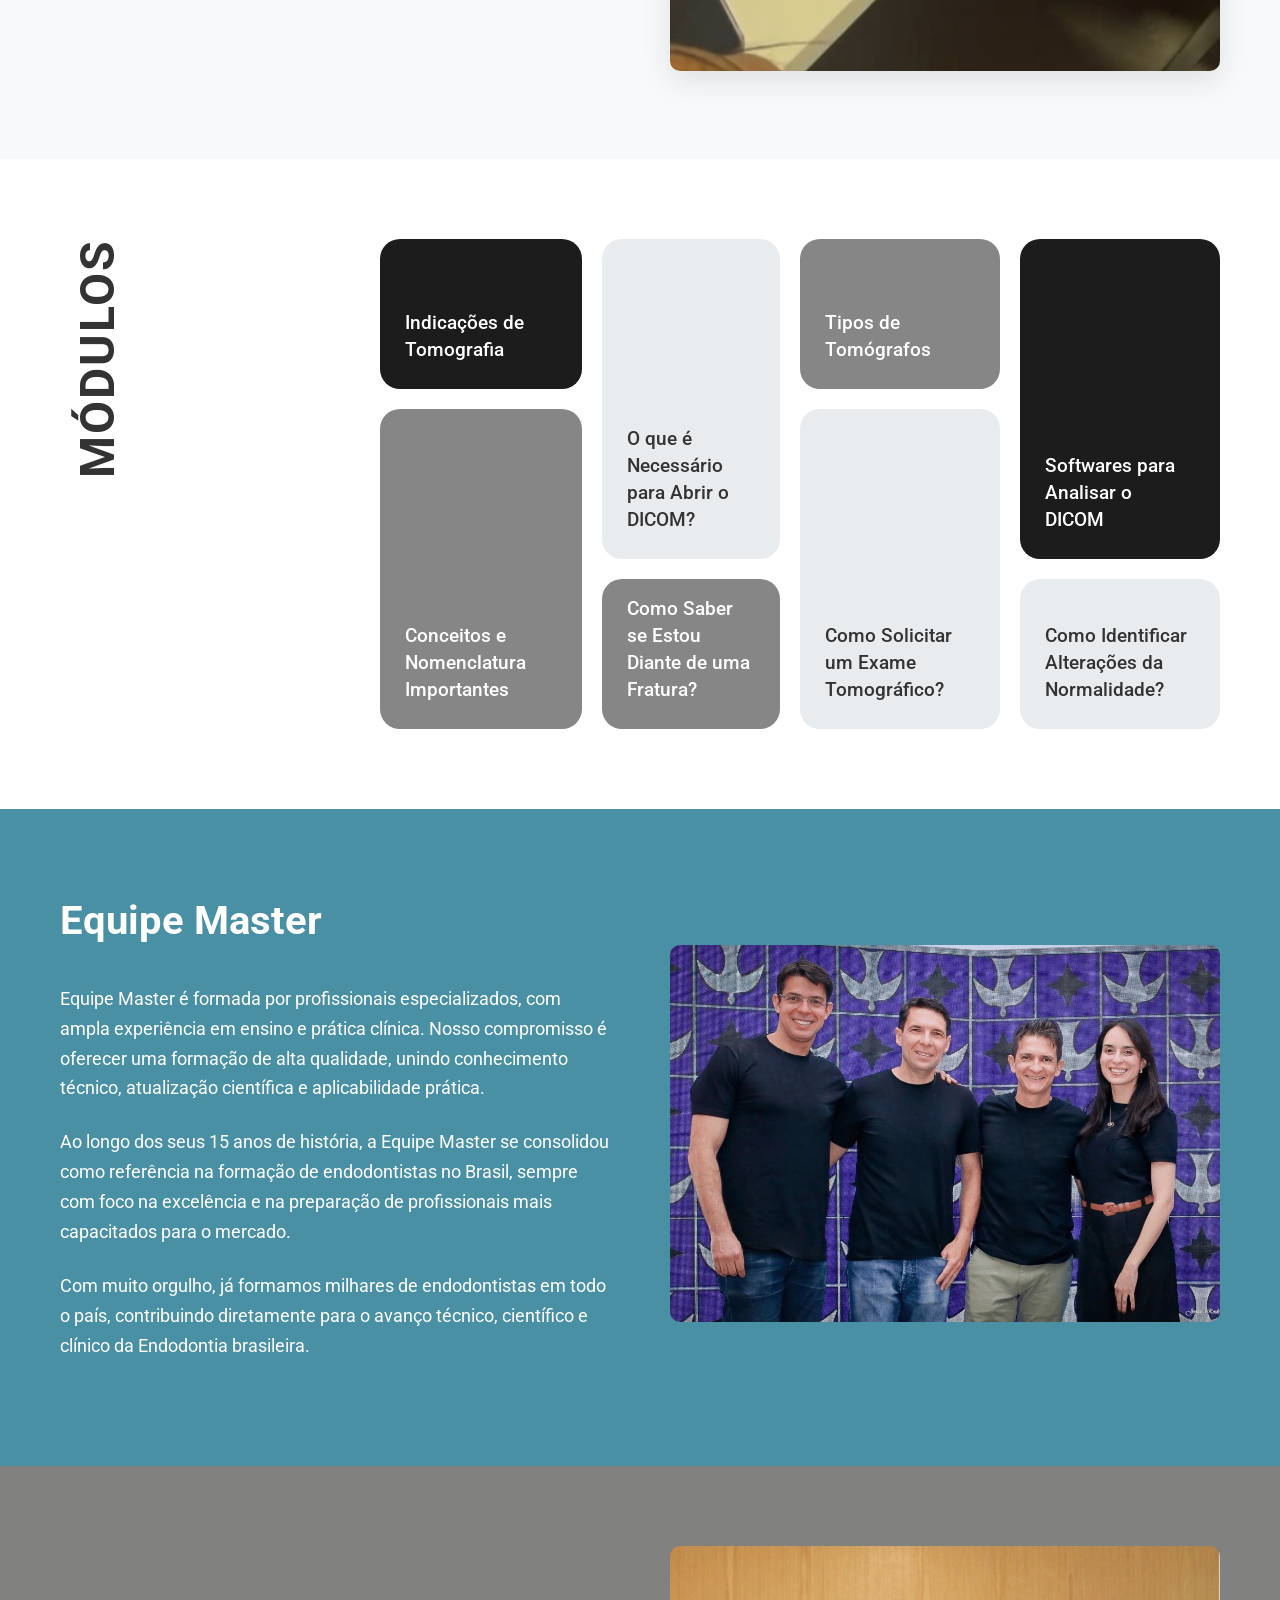
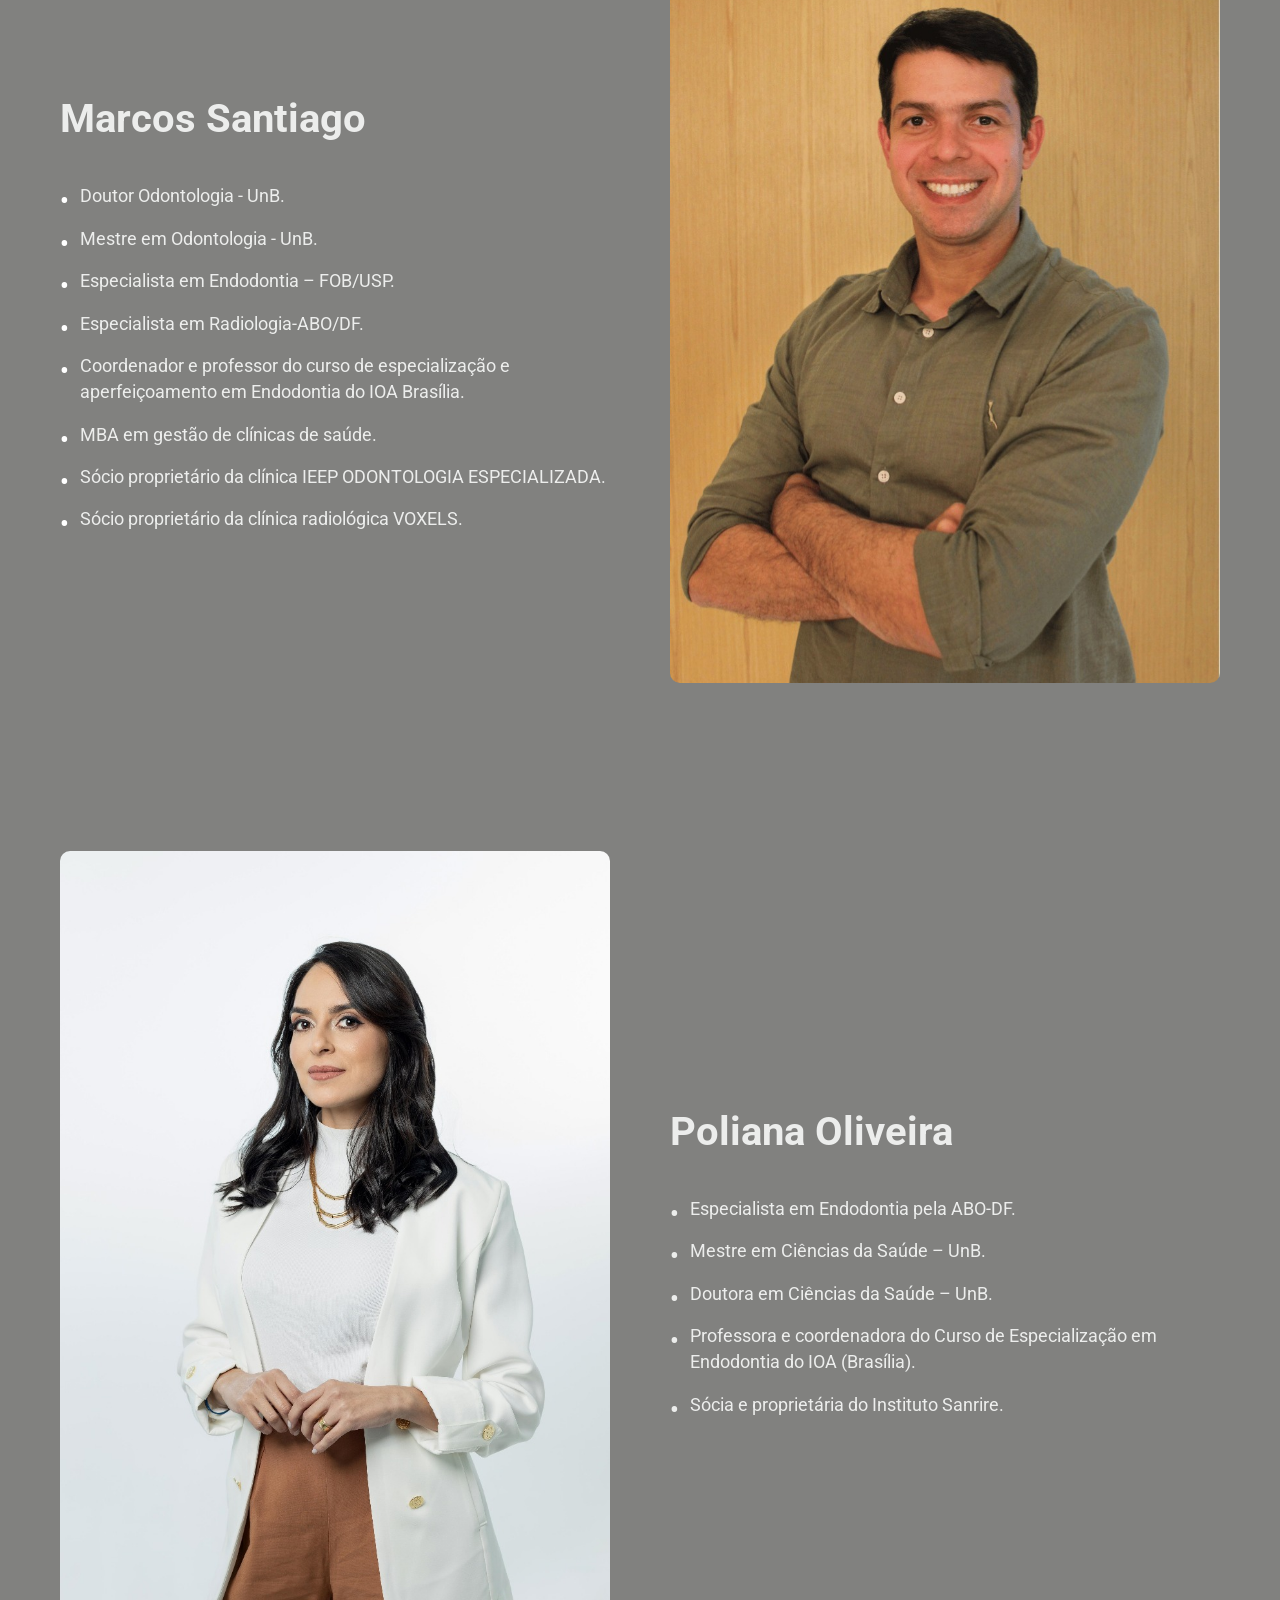
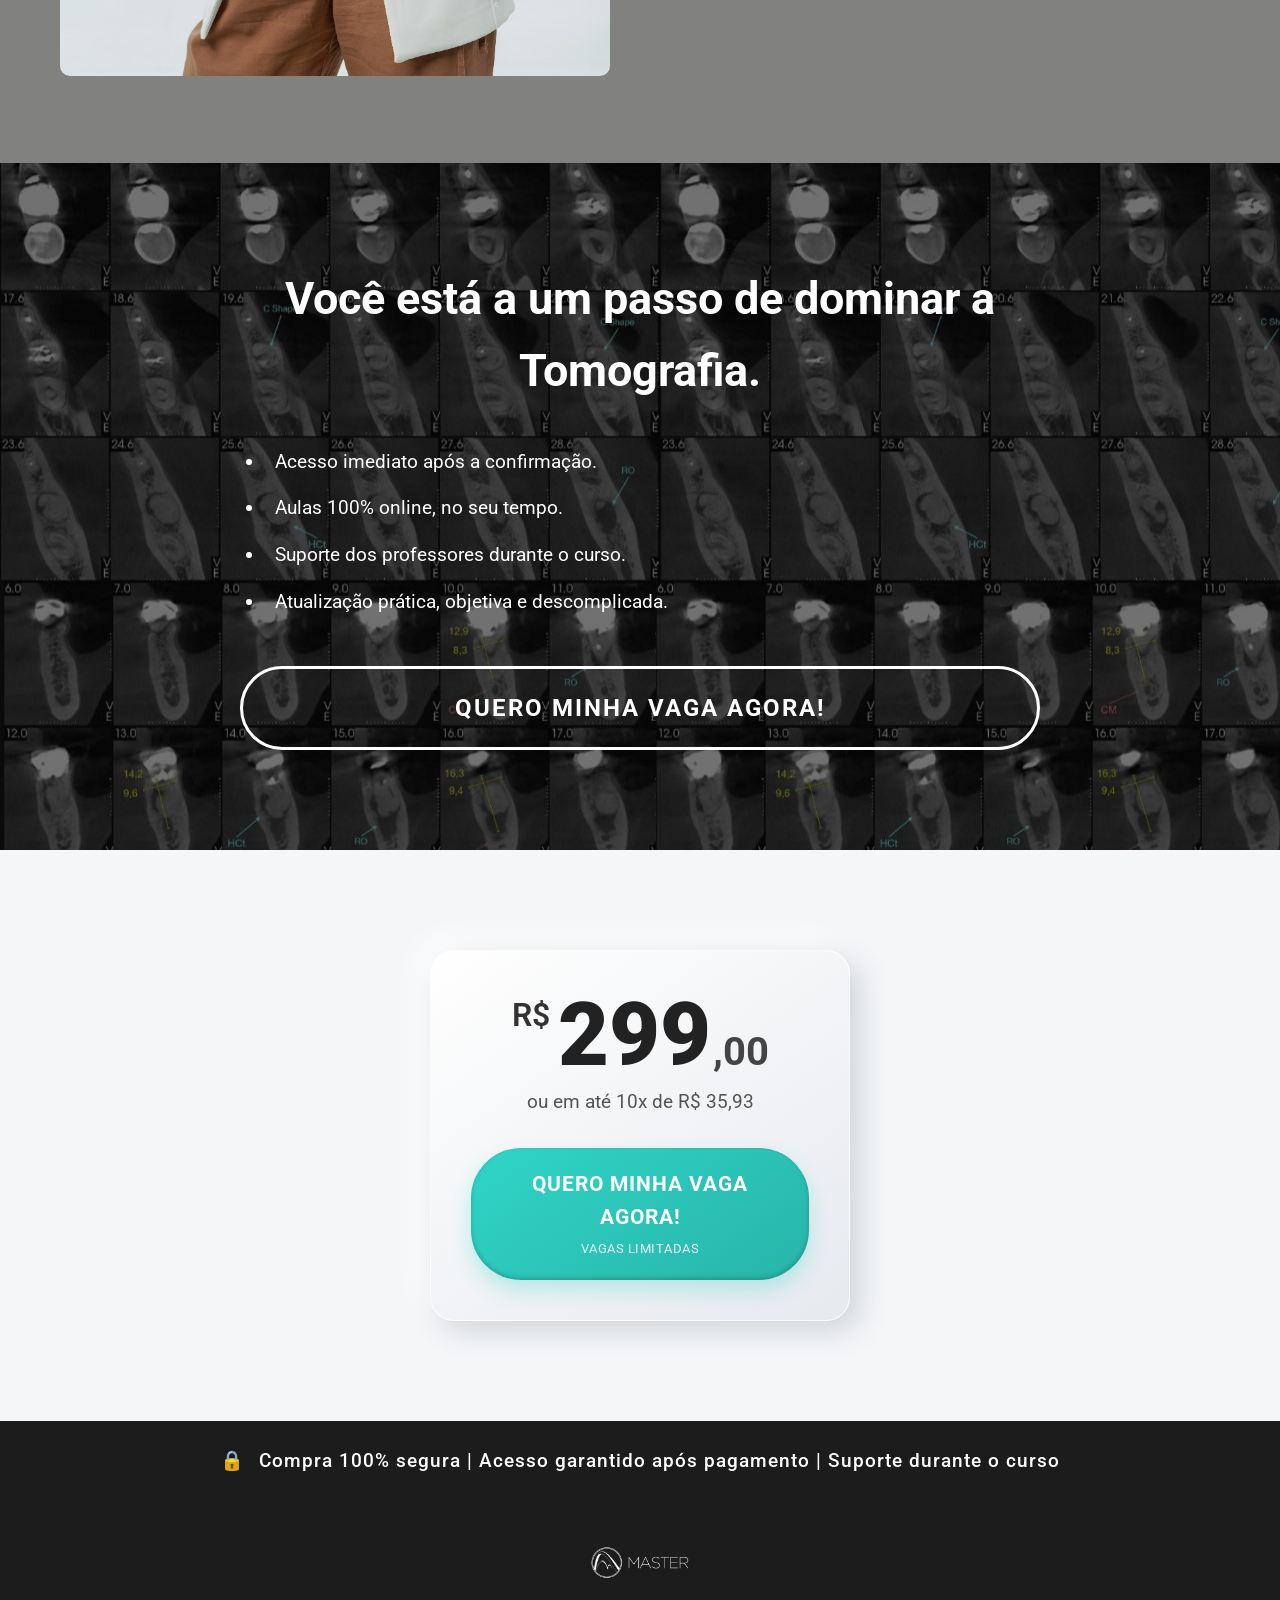
==== commit d73e2bd0: "Update index.html" ====
--- a/index.html
+++ b/index.html
@@ -32,7 +32,7 @@
                 <div class="container">
                     <div class="hero-content">
                         <div class="hero-title-image">
-                            <img src="images/titulo-tomografia.png" alt="Descomplicando a Tomografia">
+                            <img src="images/titulo-tomografia.PNG" alt="Descomplicando a Tomografia">
                         </div>
                         <p class="hero-description">
                             Aprenda, interprete e eleve seu atendimento<br> com mais precisão e segurança.
